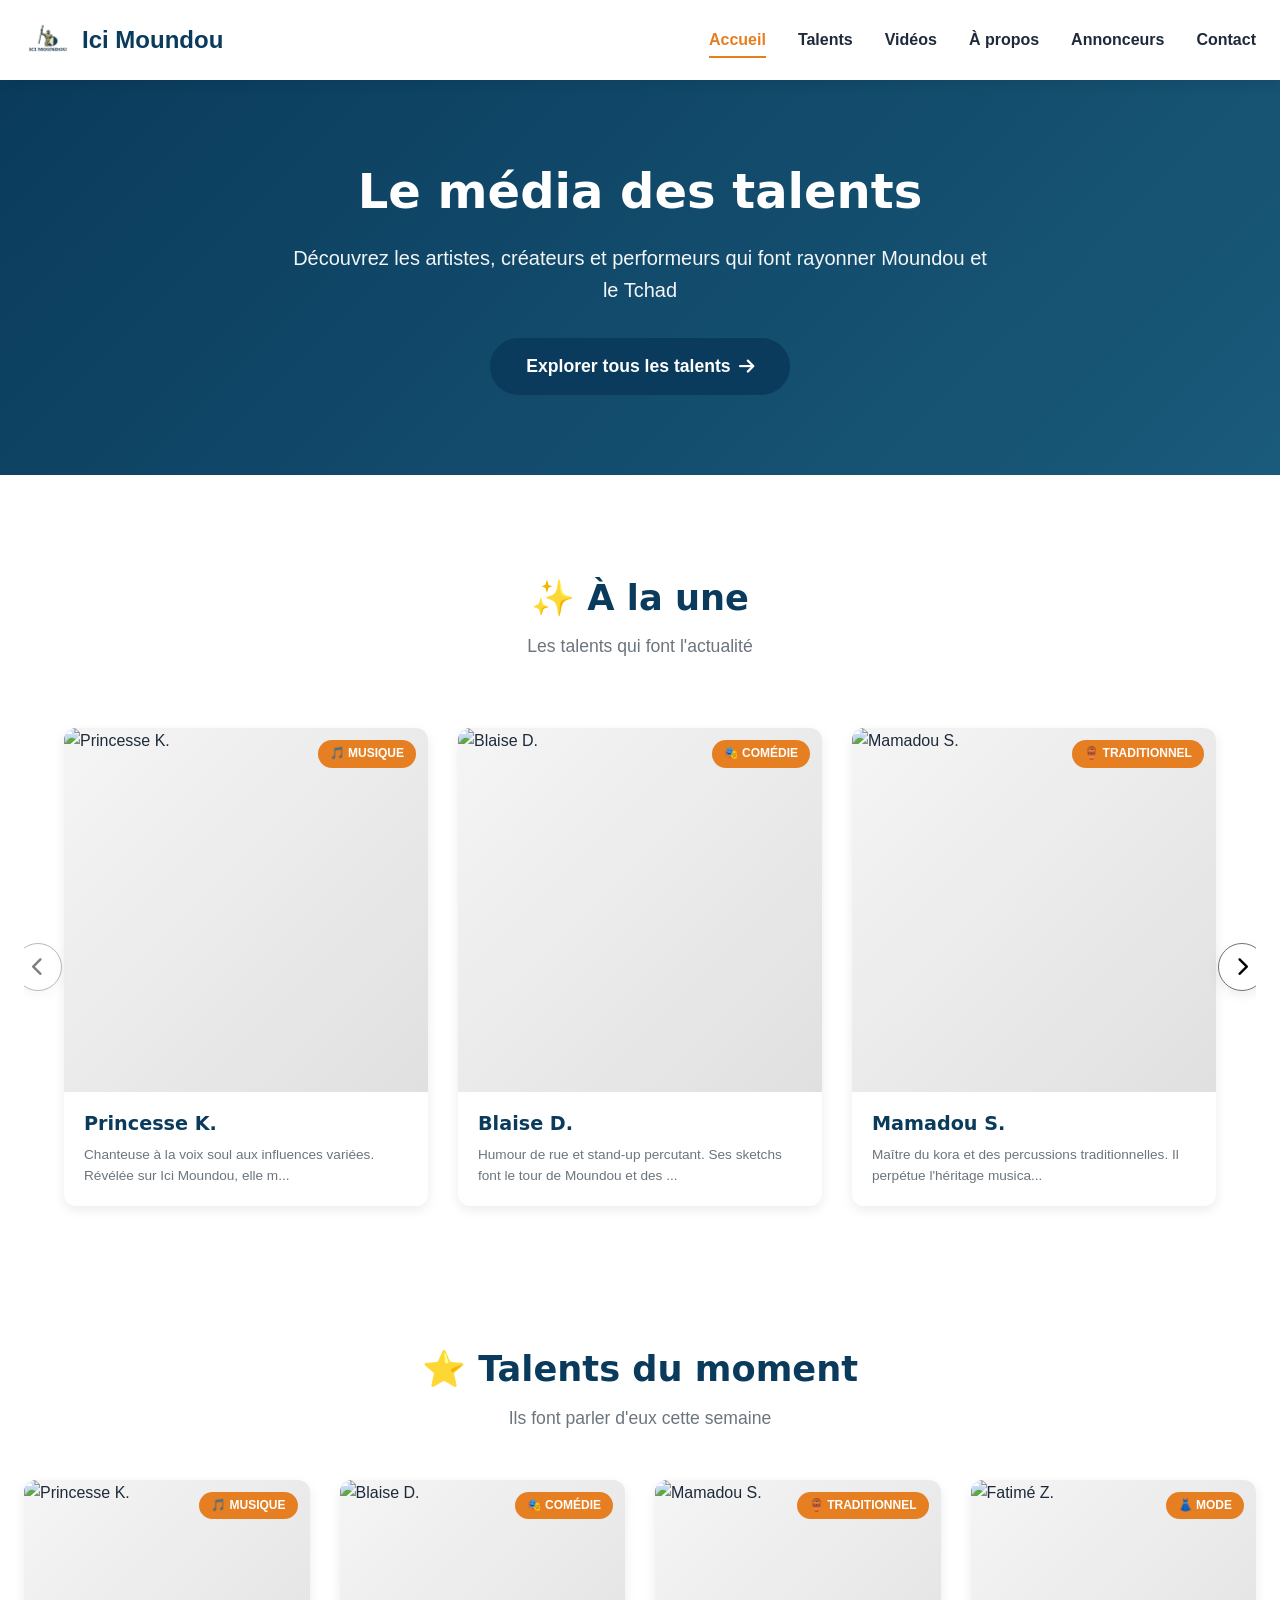
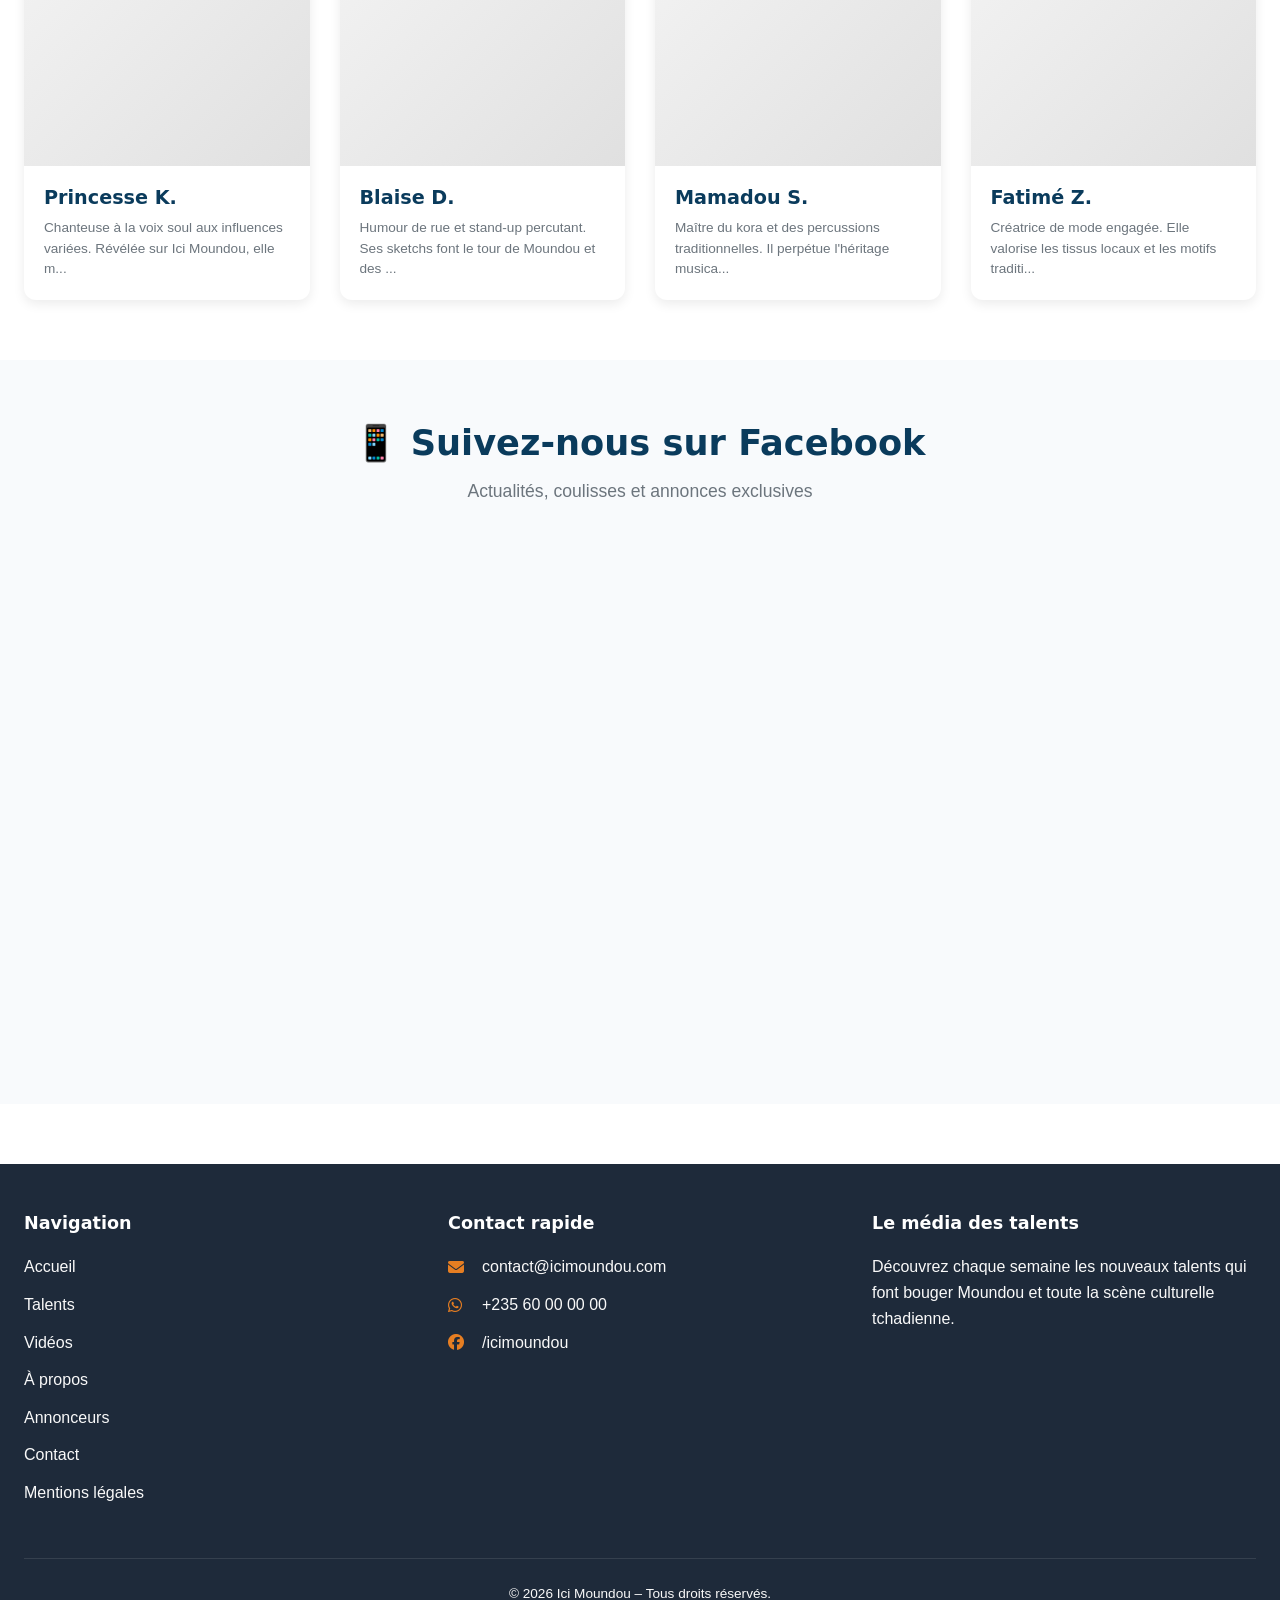
==== index.html @ 6d3a2861 "Add files via upload" ====
<!DOCTYPE html>
<html lang="fr">
<head>
    <meta charset="UTF-8">
    <meta name="viewport" content="width=device-width, initial-scale=1.0, viewport-fit=cover">
    <meta name="description" content="Ici Moundou – Le média des talents. Découvrez les artistes et talents de Moundou et du Tchad.">
    <title>Ici Moundou – Média des talents</title>
    
    <!-- FontAwesome CDN -->
    <link rel="stylesheet" href="https://cdnjs.cloudflare.com/ajax/libs/font-awesome/6.4.0/css/all.min.css">
    
    <!-- Facebook SDK v18+ -->
    <script async defer crossorigin="anonymous" src="https://connect.facebook.net/fr_FR/sdk.js#xfbml=1&version=v18.0"></script>
    
    <style>
        /* ==================== RESET & BASE ==================== */
        :root {
            --primary: #0A3B5C;
            --secondary: #E67E22;
            --accent: #F4A261;
            --dark: #1E2A3A;
            --light: #F9F9F9;
            --gray: #6C757D;
            --white: #FFFFFF;
            --shadow: 0 4px 12px rgba(0,0,0,0.08);
            --shadow-hover: 0 8px 24px rgba(0,0,0,0.12);
            --border-radius: 12px;
            --transition: all 0.3s ease;
        }

        * {
            margin: 0;
            padding: 0;
            box-sizing: border-box;
        }

        body {
            font-family: 'Segoe UI', Tahoma, Geneva, Verdana, sans-serif;
            color: var(--dark);
            background-color: var(--white);
            line-height: 1.6;
            overflow-x: hidden;
        }

        h1, h2, h3, h4, h5, h6 {
            font-family: 'Segoe UI', 'Montserrat', system-ui, sans-serif;
            font-weight: 700;
            line-height: 1.3;
        }

        .container {
            max-width: 1280px;
            margin: 0 auto;
            padding: 0 24px;
        }

        /* ==================== HEADER & NAVIGATION ==================== */
        .header {
            background: var(--white);
            box-shadow: var(--shadow);
            position: sticky;
            top: 0;
            z-index: 100;
        }

        .navbar {
            display: flex;
            justify-content: space-between;
            align-items: center;
            padding: 16px 0;
        }
        .logo{
            display: flex;
        }
        .logo img{
            margin-right: 10px;
        }

        .logo a {
            display: flex;
            align-items: center;
            gap: 12px;
            text-decoration: none;
        }

        .logo-img {
            height: 48px;
            width: 48px;
            background: linear-gradient(135deg, var(--primary), var(--secondary));
            border-radius: 50%;
            display: flex;
            align-items: center;
            justify-content: center;
            color: var(--white);
            font-weight: bold;
            font-size: 1.2rem;
        }

        .logo-text {
            font-size: 1.5rem;
            font-weight: 800;
            color: var(--primary);
        }

        .nav-menu {
            display: flex;
            list-style: none;
            gap: 32px;
        }

        .nav-menu a {
            text-decoration: none;
            color: var(--dark);
            font-weight: 600;
            transition: var(--transition);
            padding: 8px 0;
        }

        .nav-menu a:hover,
        .nav-menu a.active {
            color: var(--secondary);
            border-bottom: 2px solid var(--secondary);
        }

        .burger-menu {
            display: none;
            flex-direction: column;
            gap: 6px;
            background: none;
            border: none;
            cursor: pointer;
            padding: 8px;
        }

        .burger-line {
            width: 28px;
            height: 2px;
            background: var(--primary);
            transition: var(--transition);
        }

        /* ==================== BOUTONS ==================== */
        .btn {
            display: inline-flex;
            align-items: center;
            gap: 8px;
            padding: 12px 28px;
            border-radius: 40px;
            font-weight: 600;
            text-decoration: none;
            transition: var(--transition);
            cursor: pointer;
            border: none;
            font-family: inherit;
        }

        .btn-primary {
            background: var(--primary);
            color: var(--white);
        }

        .btn-primary:hover {
            background: var(--secondary);
            transform: translateY(-2px);
            box-shadow: var(--shadow-hover);
        }

        .btn-cta {
            font-size: 1.1rem;
            padding: 14px 36px;
        }

        /* ==================== HERO SECTION ==================== */
        .hero {
            background: linear-gradient(135deg, var(--primary) 0%, #1a5a7a 100%);
            color: var(--white);
            text-align: center;
            padding: 80px 24px;
            margin-bottom: 40px;
        }

        .hero h1 {
            font-size: 3rem;
            margin-bottom: 20px;
        }

        .hero-subtitle {
            font-size: 1.25rem;
            max-width: 700px;
            margin: 0 auto 32px;
            opacity: 0.95;
        }

        /* ==================== SECTIONS ==================== */
        .section {
            padding: 60px 0;
        }

        .section-header {
            text-align: center;
            margin-bottom: 48px;
        }

        .section-title {
            font-size: 2.2rem;
            color: var(--primary);
            margin-bottom: 12px;
        }

        .section-subtitle {
            color: var(--gray);
            font-size: 1.1rem;
        }

        /* ==================== SLIDER ==================== */
        .slider-container {
            position: relative;
            padding: 20px 40px;
            overflow: hidden;
        }

        .slider-track {
            display: flex;
            gap: 30px;
            transition: transform 0.4s ease-in-out;
        }

        .slider-btn {
            position: absolute;
            top: 50%;
            transform: translateY(-50%);
            width: 48px;
            height: 48px;
            background: var(--white);
            border: 1px solid var(--gray);
            border-radius: 50%;
            cursor: pointer;
            display: flex;
            align-items: center;
            justify-content: center;
            transition: var(--transition);
            z-index: 10;
            box-shadow: var(--shadow);
            font-size: 1.2rem;
        }

        .slider-btn:hover {
            background: var(--secondary);
            border-color: var(--secondary);
            color: var(--white);
        }

        .prev-btn {
            left: -10px;
        }

        .next-btn {
            right: -10px;
        }

        /* ==================== CARTES TALENT ==================== */
        .talents-grid {
            display: grid;
            grid-template-columns: repeat(4, 1fr);
            gap: 30px;
        }

        .talent-card {
            background: var(--white);
            border-radius: var(--border-radius);
            overflow: hidden;
            box-shadow: var(--shadow);
            transition: var(--transition);
        }

        .talent-card:hover {
            transform: translateY(-6px);
            box-shadow: var(--shadow-hover);
        }

        .talent-card-inner {
            cursor: pointer;
        }

        .talent-img-wrapper {
            position: relative;
            overflow: hidden;
            aspect-ratio: 1 / 1;
            background: linear-gradient(135deg, #f5f5f5, #e0e0e0);
        }

        .talent-img {
            width: 100%;
            height: 100%;
            object-fit: cover;
            transition: transform 0.4s;
        }

        .talent-card:hover .talent-img {
            transform: scale(1.05);
        }

        .talent-category-badge {
            position: absolute;
            top: 12px;
            right: 12px;
            background: var(--secondary);
            color: var(--white);
            padding: 4px 12px;
            border-radius: 20px;
            font-size: 0.75rem;
            font-weight: 600;
            text-transform: uppercase;
            backdrop-filter: blur(4px);
        }

        .talent-info {
            padding: 20px;
        }

        .talent-name {
            font-size: 1.2rem;
            margin-bottom: 8px;
            color: var(--primary);
        }

        .talent-bio {
            font-size: 0.85rem;
            color: var(--gray);
            line-height: 1.5;
        }

        .slider-track .talent-card {
            flex: 0 0 calc(33.333% - 20px);
            min-width: calc(33.333% - 20px);
        }

        /* ==================== FACEBOOK SECTION ==================== */
        .facebook-section {
            background: #f8fafc;
        }

        .facebook-wrapper {
            display: flex;
            justify-content: center;
            padding: 20px 0;
        }

        .fb-page-container {
            max-width: 100%;
            overflow-x: auto;
            display: flex;
            justify-content: center;
            min-height: 450px;
        }

        /* ==================== FOOTER ==================== */
        .footer {
            background: var(--dark);
            color: var(--light);
            padding: 48px 0 24px;
            margin-top: 60px;
        }

        .footer-grid {
            display: grid;
            grid-template-columns: repeat(3, 1fr);
            gap: 40px;
            margin-bottom: 40px;
        }

        .footer-col h4 {
            color: var(--white);
            margin-bottom: 20px;
            font-size: 1.1rem;
        }

        .footer-col ul {
            list-style: none;
        }

        .footer-col ul li {
            margin-bottom: 12px;
        }

        .footer-col a {
            color: var(--light);
            text-decoration: none;
            transition: var(--transition);
        }

        .footer-col a:hover {
            color: var(--secondary);
        }

        .contact-info li {
            display: flex;
            align-items: center;
            gap: 10px;
        }

        .contact-info i {
            width: 24px;
            color: var(--secondary);
        }

        .copyright {
            text-align: center;
            padding-top: 24px;
            border-top: 1px solid rgba(255,255,255,0.1);
            font-size: 0.85rem;
        }

        /* ==================== MODALE VIDEO ==================== */
        .modal {
            display: none;
            position: fixed;
            top: 0;
            left: 0;
            width: 100%;
            height: 100%;
            background: rgba(0, 0, 0, 0.9);
            z-index: 1000;
            justify-content: center;
            align-items: center;
        }

        .modal.active {
            display: flex;
        }

        .modal-content {
            position: relative;
            width: 90%;
            max-width: 960px;
            background: #000;
            border-radius: 16px;
            overflow: hidden;
        }

        .modal-video-container {
            aspect-ratio: 16 / 9;
            width: 100%;
        }

        .modal-video-container iframe,
        .modal-video-container video {
            width: 100%;
            height: 100%;
            border: none;
        }

        .modal-close {
            position: absolute;
            top: -40px;
            right: 0;
            background: var(--secondary);
            color: var(--white);
            border: none;
            width: 40px;
            height: 40px;
            border-radius: 50%;
            font-size: 28px;
            cursor: pointer;
            display: flex;
            align-items: center;
            justify-content: center;
            transition: var(--transition);
        }

        .modal-close:hover {
            background: var(--primary);
            transform: scale(1.1);
        }

        .loading-spinner {
            text-align: center;
            padding: 40px;
            color: var(--gray);
        }

        /* ==================== RESPONSIVE ==================== */
        @media (max-width: 1024px) {
            .talents-grid {
                grid-template-columns: repeat(3, 1fr);
            }
            .slider-track .talent-card {
                flex: 0 0 calc(50% - 15px);
                min-width: calc(50% - 15px);
            }
        }

        @media (max-width: 768px) {
            .container {
                padding: 0 20px;
            }
            .hero h1 {
                font-size: 2.2rem;
            }
            .burger-menu {
                display: flex;
            }
            .nav-menu {
                display: none;
                position: absolute;
                top: 80px;
                left: 0;
                right: 0;
                background: var(--white);
                flex-direction: column;
                padding: 20px;
                gap: 16px;
                box-shadow: var(--shadow);
                text-align: center;
            }
            .nav-menu.active {
                display: flex;
            }
            .talents-grid {
                grid-template-columns: repeat(2, 1fr);
                gap: 20px;
            }
            .footer-grid {
                grid-template-columns: 1fr;
                text-align: center;
            }
            .contact-info li {
                justify-content: center;
            }
            .slider-container {
                padding: 20px 30px;
            }
            .slider-track .talent-card {
                flex: 0 0 100%;
                min-width: 100%;
            }
            .slider-btn {
                width: 40px;
                height: 40px;
            }
            .prev-btn {
                left: -5px;
            }
            .next-btn {
                right: -5px;
            }
        }

        @media (max-width: 480px) {
            .talents-grid {
                grid-template-columns: 1fr;
            }
            .section-title {
                font-size: 1.6rem;
            }
            .hero {
                padding: 50px 20px;
            }
        }
    </style>
</head>
<body>

    <header class="header">
        <div class="container">
            <nav class="navbar">
                <div class="logo">
                    <a href="assets/images/logo.png" class="img">
                        <img src="assets/images/logo.png" alt="Ici Moundou" class="logo-img">
                    </a>
                    <a href="index.html">
                        <span class="logo-text">Ici Moundou</span>
                    </a>
                </div>
                
                <button class="burger-menu" id="burgerBtn" aria-label="Menu">
                    <span class="burger-line"></span>
                    <span class="burger-line"></span>
                    <span class="burger-line"></span>
                </button>
                
                <ul class="nav-menu" id="navMenu">
                    <li><a href="index.html" class="active">Accueil</a></li>
                    <li><a href="talents.html">Talents</a></li>
                    <li><a href="videos.html">Vidéos</a></li>
                    <li><a href="apropos.html">À propos</a></li>
                    <li><a href="annonceurs.html">Annonceurs</a></li>
                    <li><a href="contact.html">Contact</a></li>
                </ul>
            </nav>
        </div>
    </header>

    <main>
        <section class="hero">
            <div class="container">
                <h1>Le média des talents</h1>
                <p class="hero-subtitle">Découvrez les artistes, créateurs et performeurs qui font rayonner Moundou et le Tchad</p>
                <a href="talents.html" class="btn btn-primary btn-cta">Explorer tous les talents <i class="fas fa-arrow-right"></i></a>
            </div>
        </section>

        <section class="section slider-section">
            <div class="container">
                <div class="section-header">
                    <h2 class="section-title">✨ À la une</h2>
                    <p class="section-subtitle">Les talents qui font l'actualité</p>
                </div>
                
                <div class="slider-container">
                    <button class="slider-btn prev-btn" id="prevSlide" aria-label="Précédent">
                        <i class="fas fa-chevron-left"></i>
                    </button>
                    
                    <div class="slider-track" id="sliderTrack">
                        <div class="loading-spinner"><i class="fas fa-spinner fa-spin"></i> Chargement...</div>
                    </div>
                    
                    <button class="slider-btn next-btn" id="nextSlide" aria-label="Suivant">
                        <i class="fas fa-chevron-right"></i>
                    </button>
                </div>
            </div>
        </section>

        <section class="section talents-moment-section">
            <div class="container">
                <div class="section-header">
                    <h2 class="section-title">⭐ Talents du moment</h2>
                    <p class="section-subtitle">Ils font parler d'eux cette semaine</p>
                </div>
                
                <div class="talents-grid" id="talentsMomentGrid">
                    <div class="loading-spinner"><i class="fas fa-spinner fa-spin"></i> Chargement...</div>
                </div>
            </div>
        </section>

        <section class="section facebook-section">
            <div class="container">
                <div class="section-header">
                    <h2 class="section-title">📱 Suivez-nous sur Facebook</h2>
                    <p class="section-subtitle">Actualités, coulisses et annonces exclusives</p>
                </div>
                
                <div class="facebook-wrapper">
                    <div class="fb-page-container">
                        <div class="fb-page" 
                             data-href="https://www.facebook.com/icimoundou" 
                             data-tabs="timeline" 
                             data-width="500" 
                             data-height="450" 
                             data-small-header="false" 
                             data-adapt-container-width="true" 
                             data-hide-cover="false" 
                             data-show-facepile="true">
                        </div>
                    </div>
                </div>
            </div>
        </section>
    </main>

    <footer class="footer">
        <div class="container">
            <div class="footer-grid">
                <div class="footer-col">
                    <h4>Navigation</h4>
                    <ul>
                        <li><a href="index.html">Accueil</a></li>
                        <li><a href="talents.html">Talents</a></li>
                        <li><a href="videos.html">Vidéos</a></li>
                        <li><a href="apropos.html">À propos</a></li>
                        <li><a href="annonceurs.html">Annonceurs</a></li>
                        <li><a href="contact.html">Contact</a></li>
                        <li><a href="mentions.html">Mentions légales</a></li>
                    </ul>
                </div>
                
                <div class="footer-col">
                    <h4>Contact rapide</h4>
                    <ul class="contact-info">
                        <li><i class="fas fa-envelope"></i> <a href="mailto:contact@icimoundou.com">contact@icimoundou.com</a></li>
                        <li><i class="fab fa-whatsapp"></i> <a href="https://wa.me/23560000000" target="_blank">+235 60 00 00 00</a></li>
                        <li><i class="fab fa-facebook"></i> <a href="https://facebook.com/icimoundou" target="_blank">/icimoundou</a></li>
                    </ul>
                </div>
                
                <div class="footer-col">
                    <h4>Le média des talents</h4>
                    <p>Découvrez chaque semaine les nouveaux talents qui font bouger Moundou et toute la scène culturelle tchadienne.</p>
                </div>
            </div>
            
            <div class="copyright">
                <p>&copy; 2026 Ici Moundou – Tous droits réservés.</p>
            </div>
        </div>
    </footer>

    <div id="videoModal" class="modal">
        <div class="modal-content">
            <button class="modal-close" id="closeModalBtn">&times;</button>
            <div class="modal-video-container" id="modalVideoContainer"></div>
        </div>
    </div>

    <script>
        // ==================== DONNÉES AVEC VRAIS MÉDIAS ====================
        const talentsData = [
            {
                id: 1,
                nom: "Princesse K.",
                categorie: "musique",
                bio: "Chanteuse à la voix soul aux influences variées. Révélée sur Ici Moundou, elle mêle les rythmes traditionnels tchadiens à la soul moderne. Son énergie sur scène est inoubliable.",
                photo: "https://images.unsplash.com/photo-1516450360452-9312f5e86fc7?w=600&h=600&fit=crop",
                videoUrl: "https://www.youtube.com/embed/7J9kx2PvK5M?autoplay=1",
                videoType: "youtube"
            },
            {
                id: 2,
                nom: "Blaise D.",
                categorie: "comedie",
                bio: "Humour de rue et stand-up percutant. Ses sketchs font le tour de Moundou et des réseaux sociaux. Artiste complet, il sait captiver toutes les générations.",
                photo: "https://images.unsplash.com/photo-1543269865-cbf427effbad?w=600&h=600&fit=crop",
                videoUrl: "https://www.youtube.com/embed/AHl6x_5nFc4?autoplay=1",
                videoType: "youtube"
            },
            {
                id: 3,
                nom: "Mamadou S.",
                categorie: "traditionnel",
                bio: "Maître du kora et des percussions traditionnelles. Il perpétue l'héritage musical mandingue avec une touche contemporaine. Artiste reconnu dans toute l'Afrique de l'Ouest.",
                photo: "https://images.unsplash.com/photo-1519892300165-cb5542fb47c7?w=600&h=600&fit=crop",
                videoUrl: "https://www.youtube.com/embed/4D33QfUD9N4?autoplay=1",
                videoType: "youtube"
            },
            {
                id: 4,
                nom: "Fatimé Z.",
                categorie: "mode",
                bio: "Créatrice de mode engagée. Elle valorise les tissus locaux et les motifs traditionnels tchadiens dans ses collections. Présentée à la Fashion Week de Douala.",
                photo: "https://images.unsplash.com/photo-1539109136881-3be0616acf4b?w=600&h=600&fit=crop",
                videoUrl: "https://www.youtube.com/embed/xGRxZ6wOhaM?autoplay=1",
                videoType: "youtube"
            },
            {
                id: 5,
                nom: "Junior L.",
                categorie: "art",
                bio: "Peintre et sculpteur contemporain. Ses œuvres interrogent l'identité tchadienne moderne et la place de la jeunesse. Exposé à N'Djaména, Paris et Bruxelles.",
                photo: "https://images.unsplash.com/photo-1518834107812-67b0b7c58434?w=600&h=600&fit=crop",
                videoUrl: "https://www.youtube.com/embed/M7FIvfx5J10?autoplay=1",
                videoType: "youtube"
            },
            {
                id: 6,
                nom: "Clarisse N.",
                categorie: "musique",
                bio: "Auteure-compositrice-interprète. Ses textes engagés parlent d'amour, de résilience et d'espoir. Son album 'Racines' a été salué par la critique.",
                photo: "https://images.unsplash.com/photo-1507525428034-b723cf961d3e?w=600&h=600&fit=crop",
                videoUrl: "https://www.youtube.com/embed/LXb3EKWsInQ?autoplay=1",
                videoType: "youtube"
            },
            {
                id: 7,
                nom: "Romain T.",
                categorie: "comedie",
                bio: "Stand-up performer et comédien. Il a fait rire les plus grandes scènes de N'Djaména, Douala et Abidjan. Son one-man-show 'Tchad Attitude' cartonne.",
                photo: "https://images.unsplash.com/photo-1522529599102-193c0d76b0b6?w=600&h=600&fit=crop",
                videoUrl: "https://www.youtube.com/embed/9bZkp7q19f0?autoplay=1",
                videoType: "youtube"
            },
            {
                id: 8,
                nom: "Aïcha D.",
                categorie: "traditionnel",
                bio: "Danseuse traditionnelle et chorégraphe. Elle enseigne et transmet les danses du Sud du Tchad. Fondatrice de l'école 'Danse et Traditions'.",
                photo: "https://images.unsplash.com/photo-1508700115892-45ecd05ae2ad?w=600&h=600&fit=crop",
                videoUrl: "https://www.youtube.com/embed/5qap5aO4i9A?autoplay=1",
                videoType: "youtube"
            },
            {
                id: 9,
                nom: "Kader M.",
                categorie: "musique",
                bio: "Producteur et beatmaker. Il mélange les sonorités traditionnelles tchadiennes avec le hip-hop et l'électro.",
                photo: "https://images.unsplash.com/photo-1511379938547-c1f69419868d?w=600&h=600&fit=crop",
                videoUrl: "https://www.youtube.com/embed/JHxrJ0zD3LM?autoplay=1",
                videoType: "youtube"
            },
            {
                id: 10,
                nom: "Nadège P.",
                categorie: "mode",
                bio: "Styliste et modéliste. Ses créations mêlent pagne traditionnel et coupes modernes. Elle habille les célébrités locales.",
                photo: "https://images.unsplash.com/photo-1483985988355-763728e1935b?w=600&h=600&fit=crop",
                videoUrl: "https://www.youtube.com/embed/6y0J2lZnMvA?autoplay=1",
                videoType: "youtube"
            }
        ];

        // ==================== VARIABLES ====================
        let currentIndex = 0;
        const VISIBLE_COUNT = 3;

        const sliderTrack = document.getElementById('sliderTrack');
        const prevBtn = document.getElementById('prevSlide');
        const nextBtn = document.getElementById('nextSlide');
        const talentsMomentGrid = document.getElementById('talentsMomentGrid');

        // ==================== UTILITAIRES ====================
        function escapeHtml(str) {
            if (!str) return '';
            const div = document.createElement('div');
            div.textContent = str;
            return div.innerHTML;
        }

        function getCategoryLabel(categorie) {
            const labels = {
                'musique': '🎵 Musique',
                'comedie': '🎭 Comédie',
                'art': '🎨 Art',
                'traditionnel': '🏺 Traditionnel',
                'mode': '👗 Mode'
            };
            return labels[categorie] || categorie;
        }

        // ==================== CRÉATION CARTE ====================
        function createTalentCard(talent) {
            const card = document.createElement('div');
            card.className = 'talent-card';
            
            card.innerHTML = `
                <div class="talent-card-inner">
                    <div class="talent-img-wrapper">
                        <img src="${talent.photo}" alt="${escapeHtml(talent.nom)}" class="talent-img" loading="lazy">
                        <span class="talent-category-badge">${getCategoryLabel(talent.categorie)}</span>
                    </div>
                    <div class="talent-info">
                        <h3 class="talent-name">${escapeHtml(talent.nom)}</h3>
                        <p class="talent-bio">${escapeHtml(talent.bio.substring(0, 80))}${talent.bio.length > 80 ? '...' : ''}</p>
                    </div>
                </div>
            `;
            
            card.querySelector('.talent-card-inner').addEventListener('click', () => {
                openVideoModal(talent.videoUrl, talent.videoType);
            });
            
            return card;
        }

        // ==================== MODALE VIDÉO ====================
        function openVideoModal(videoUrl, videoType) {
            const modal = document.getElementById('videoModal');
            const container = document.getElementById('modalVideoContainer');
            
            if (!modal || !container) return;
            
            let embedHtml = '';
            if (videoType === 'youtube') {
                embedHtml = `<iframe src="${videoUrl}" frameborder="0" allow="autoplay; encrypted-media" allowfullscreen></iframe>`;
            } else {
                embedHtml = `<iframe src="${videoUrl}" frameborder="0" allow="autoplay; encrypted-media" allowfullscreen></iframe>`;
            }
            
            container.innerHTML = embedHtml;
            modal.classList.add('active');
            document.body.style.overflow = 'hidden';
        }

        function closeVideoModal() {
            const modal = document.getElementById('videoModal');
            const container = document.getElementById('modalVideoContainer');
            if (modal) {
                modal.classList.remove('active');
                document.body.style.overflow = '';
                if (container) container.innerHTML = '';
            }
        }

        // ==================== SLIDER ====================
        function renderSlider() {
            if (!sliderTrack) return;
            
            const visibleTalents = talentsData.slice(currentIndex, currentIndex + VISIBLE_COUNT);
            sliderTrack.innerHTML = '';
            
            visibleTalents.forEach(talent => {
                sliderTrack.appendChild(createTalentCard(talent));
            });
            
            if (prevBtn) prevBtn.style.opacity = currentIndex === 0 ? '0.5' : '1';
            if (nextBtn) nextBtn.style.opacity = (currentIndex + VISIBLE_COUNT >= talentsData.length) ? '0.5' : '1';
        }

        function nextSlide() {
            if (currentIndex + VISIBLE_COUNT < talentsData.length) {
                currentIndex++;
                renderSlider();
            } else if (talentsData.length > VISIBLE_COUNT) {
                currentIndex = 0;
                renderSlider();
            }
        }

        function prevSlide() {
            if (currentIndex > 0) {
                currentIndex--;
                renderSlider();
            } else if (talentsData.length > VISIBLE_COUNT) {
                currentIndex = talentsData.length - VISIBLE_COUNT;
                renderSlider();
            }
        }

        // ==================== TALENTS DU MOMENT ====================
        function renderTalentsMoment() {
            if (!talentsMomentGrid) return;
            
            const firstFour = talentsData.slice(0, 4);
            talentsMomentGrid.innerHTML = '';
            
            firstFour.forEach(talent => {
                talentsMomentGrid.appendChild(createTalentCard(talent));
            });
        }

        // ==================== MENU BURGER ====================
        function initBurgerMenu() {
            const burger = document.getElementById('burgerBtn');
            const menu = document.getElementById('navMenu');
            
            if (burger && menu) {
                burger.addEventListener('click', () => {
                    menu.classList.toggle('active');
                    const lines = burger.querySelectorAll('.burger-line');
                    if (menu.classList.contains('active')) {
                        lines[0].style.transform = 'rotate(45deg) translate(5px, 5px)';
                        lines[1].style.opacity = '0';
                        lines[2].style.transform = 'rotate(-45deg) translate(7px, -6px)';
                    } else {
                        lines[0].style.transform = 'none';
                        lines[1].style.opacity = '1';
                        lines[2].style.transform = 'none';
                    }
                });
            }
        }

        // ==================== INITIALISATION ====================
        document.addEventListener('DOMContentLoaded', () => {
            renderSlider();
            renderTalentsMoment();
            initBurgerMenu();
            
            if (prevBtn) prevBtn.addEventListener('click', prevSlide);
            if (nextBtn) nextBtn.addEventListener('click', nextSlide);
            
            const modal = document.getElementById('videoModal');
            const closeBtn = document.getElementById('closeModalBtn');
            
            if (closeBtn) closeBtn.addEventListener('click', closeVideoModal);
            if (modal) {
                modal.addEventListener('click', (e) => {
                    if (e.target === modal) closeVideoModal();
                });
            }
            
            document.addEventListener('keydown', (e) => {
                if (e.key === 'Escape' && modal && modal.classList.contains('active')) {
                    closeVideoModal();
                }
            });
        });
    </script>
</body>
</html>
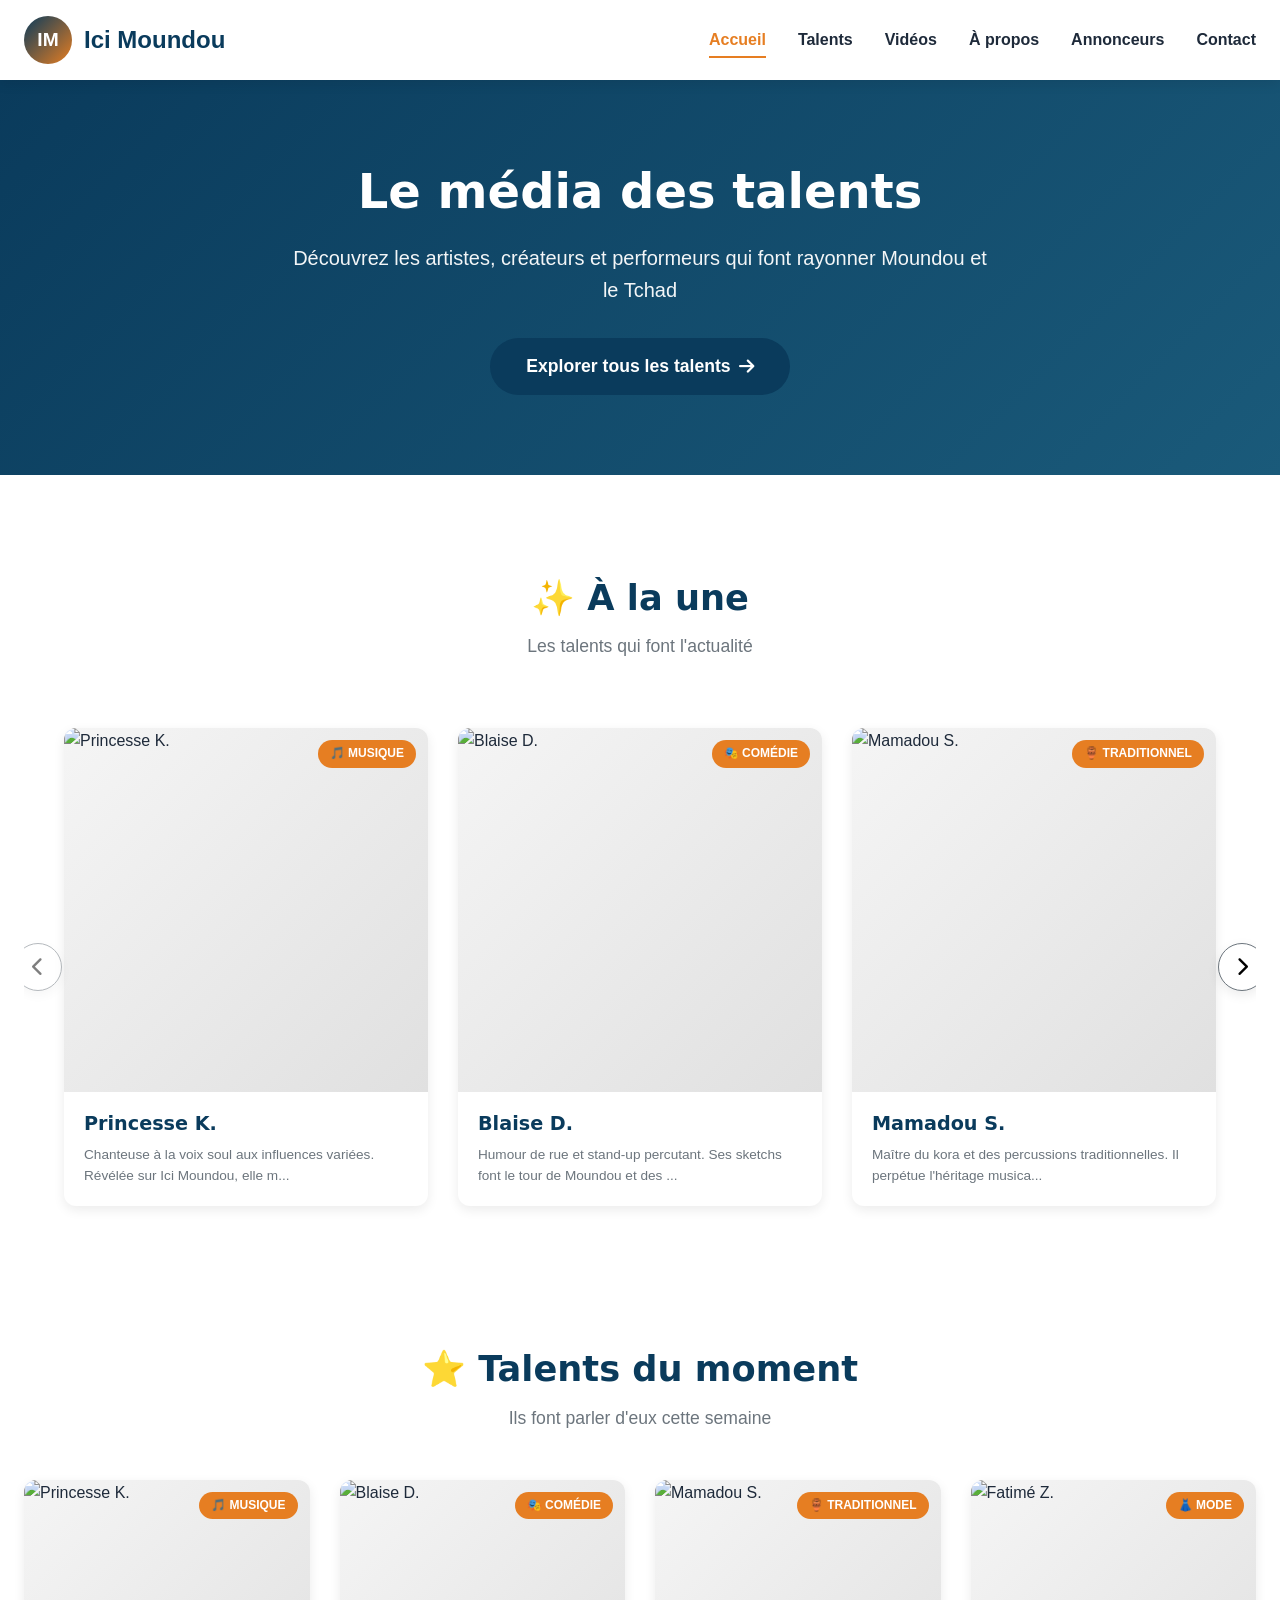
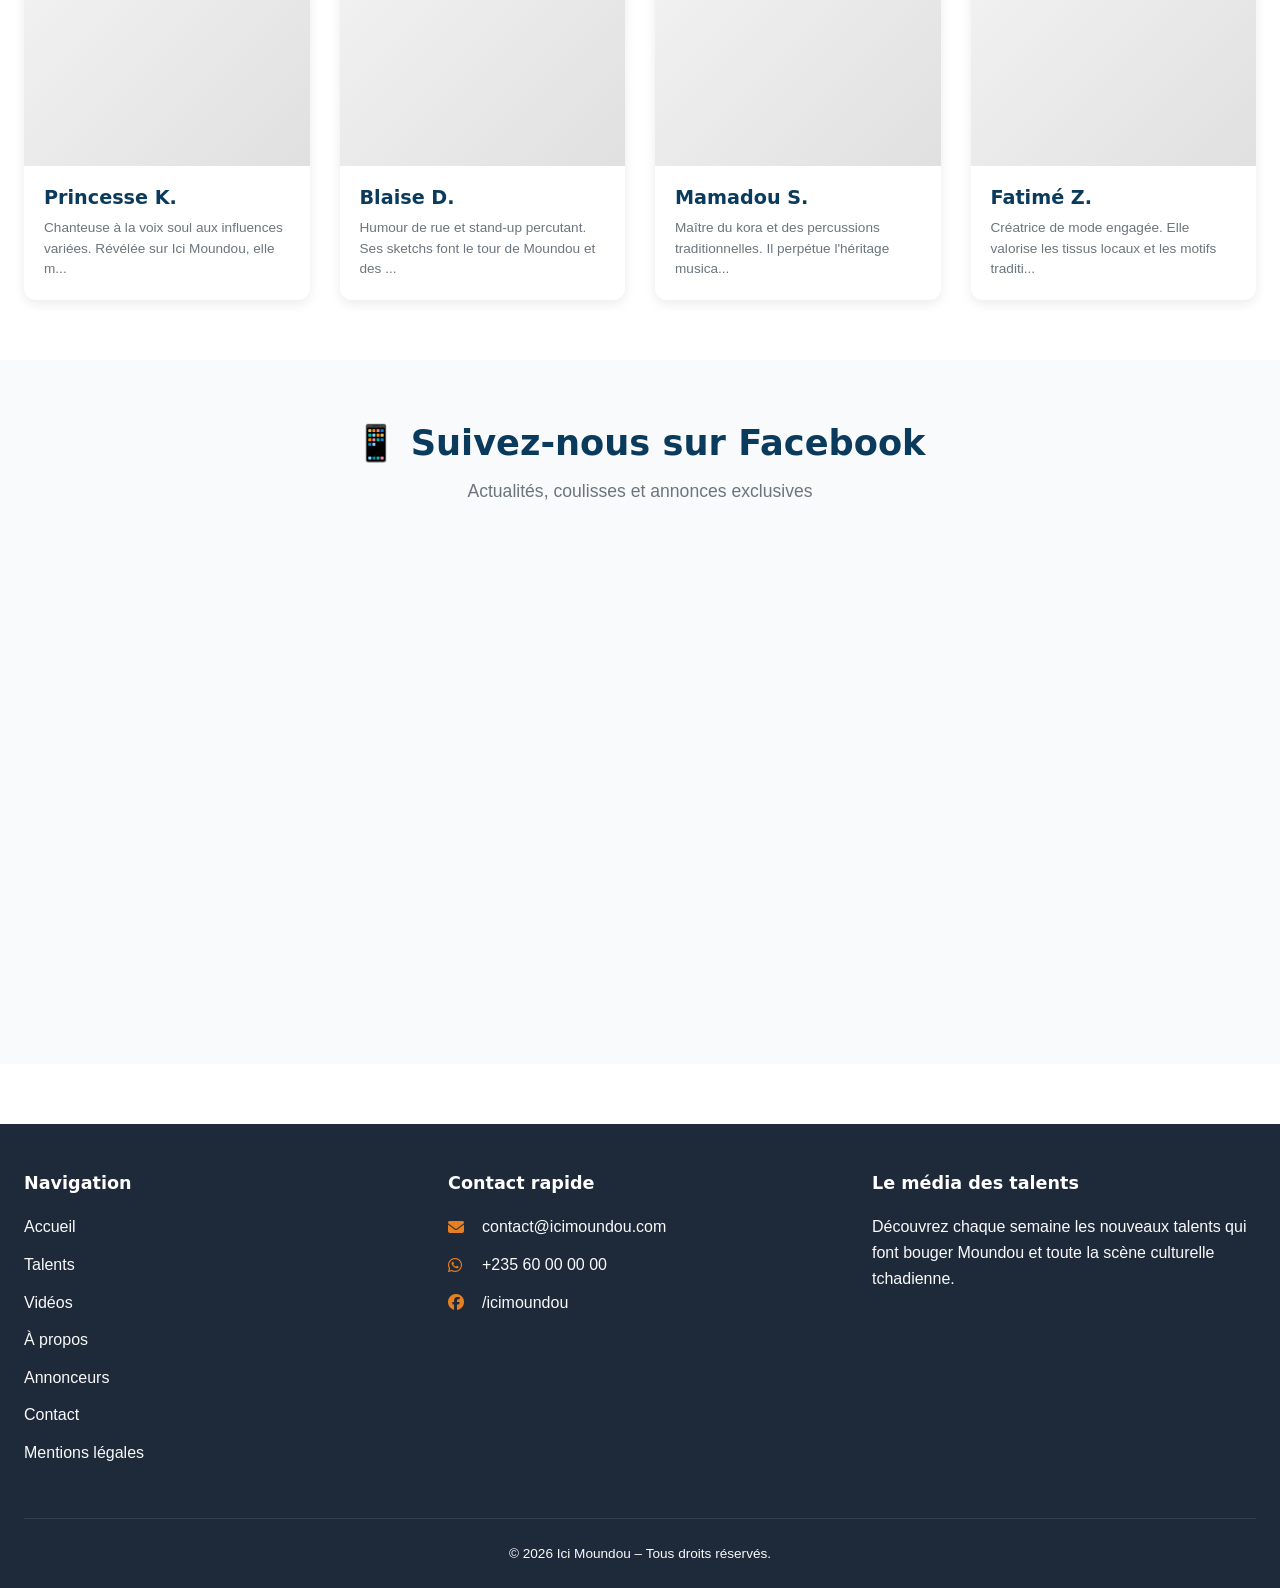
==== commit d6ca4f7f: "Update index.html" ====
--- a/index.html
+++ b/index.html
@@ -8,9 +8,6 @@
     
     <!-- FontAwesome CDN -->
     <link rel="stylesheet" href="https://cdnjs.cloudflare.com/ajax/libs/font-awesome/6.4.0/css/all.min.css">
-    
-    <!-- Facebook SDK v18+ -->
-    <script async defer crossorigin="anonymous" src="https://connect.facebook.net/fr_FR/sdk.js#xfbml=1&version=v18.0"></script>
     
     <style>
         /* ==================== RESET & BASE ==================== */
@@ -43,7 +40,7 @@
         }
 
         h1, h2, h3, h4, h5, h6 {
-            font-family: 'Segoe UI', 'Montserrat', system-ui, sans-serif;
+            font-family: 'Segoe UI', system-ui, sans-serif;
             font-weight: 700;
             line-height: 1.3;
         }
@@ -68,12 +65,6 @@
             justify-content: space-between;
             align-items: center;
             padding: 16px 0;
-        }
-        .logo{
-            display: flex;
-        }
-        .logo img{
-            margin-right: 10px;
         }
 
         .logo a {
@@ -344,14 +335,44 @@
             display: flex;
             justify-content: center;
             padding: 20px 0;
+            min-height: 450px;
         }
 
         .fb-page-container {
-            max-width: 100%;
-            overflow-x: auto;
+            width: 100%;
+            max-width: 500px;
             display: flex;
             justify-content: center;
-            min-height: 450px;
+        }
+
+        .fb-page-fallback {
+            text-align: center;
+            padding: 60px 20px;
+            background: white;
+            border-radius: 16px;
+            box-shadow: var(--shadow);
+        }
+
+        .fb-page-fallback i {
+            font-size: 48px;
+            color: var(--secondary);
+            margin-bottom: 16px;
+        }
+
+        .fb-page-fallback p {
+            margin-bottom: 16px;
+            color: var(--gray);
+        }
+
+        .btn-fb {
+            background: #1877f2;
+            color: white;
+            padding: 10px 24px;
+            border-radius: 8px;
+            text-decoration: none;
+            display: inline-flex;
+            align-items: center;
+            gap: 10px;
         }
 
         /* ==================== FOOTER ==================== */
@@ -565,10 +586,8 @@
         <div class="container">
             <nav class="navbar">
                 <div class="logo">
-                    <a href="assets/images/logo.png" class="img">
-                        <img src="assets/images/logo.png" alt="Ici Moundou" class="logo-img">
-                    </a>
                     <a href="index.html">
+                        <div class="logo-img">IM</div>
                         <span class="logo-text">Ici Moundou</span>
                     </a>
                 </div>
@@ -643,7 +662,7 @@
                     <p class="section-subtitle">Actualités, coulisses et annonces exclusives</p>
                 </div>
                 
-                <div class="facebook-wrapper">
+                <div class="facebook-wrapper" id="facebookWrapper">
                     <div class="fb-page-container">
                         <div class="fb-page" 
                              data-href="https://www.facebook.com/icimoundou" 
@@ -653,7 +672,8 @@
                              data-small-header="false" 
                              data-adapt-container-width="true" 
                              data-hide-cover="false" 
-                             data-show-facepile="true">
+                             data-show-facepile="true"
+                             data-lazy="true">
                         </div>
                     </div>
                 </div>
@@ -706,13 +726,13 @@
     </div>
 
     <script>
-        // ==================== DONNÉES AVEC VRAIS MÉDIAS ====================
+        // ==================== DONNÉES TALENTS ====================
         const talentsData = [
             {
                 id: 1,
                 nom: "Princesse K.",
                 categorie: "musique",
-                bio: "Chanteuse à la voix soul aux influences variées. Révélée sur Ici Moundou, elle mêle les rythmes traditionnels tchadiens à la soul moderne. Son énergie sur scène est inoubliable.",
+                bio: "Chanteuse à la voix soul aux influences variées. Révélée sur Ici Moundou, elle mêle les rythmes traditionnels tchadiens à la soul moderne.",
                 photo: "https://images.unsplash.com/photo-1516450360452-9312f5e86fc7?w=600&h=600&fit=crop",
                 videoUrl: "https://www.youtube.com/embed/7J9kx2PvK5M?autoplay=1",
                 videoType: "youtube"
@@ -721,7 +741,7 @@
                 id: 2,
                 nom: "Blaise D.",
                 categorie: "comedie",
-                bio: "Humour de rue et stand-up percutant. Ses sketchs font le tour de Moundou et des réseaux sociaux. Artiste complet, il sait captiver toutes les générations.",
+                bio: "Humour de rue et stand-up percutant. Ses sketchs font le tour de Moundou et des réseaux sociaux.",
                 photo: "https://images.unsplash.com/photo-1543269865-cbf427effbad?w=600&h=600&fit=crop",
                 videoUrl: "https://www.youtube.com/embed/AHl6x_5nFc4?autoplay=1",
                 videoType: "youtube"
@@ -730,7 +750,7 @@
                 id: 3,
                 nom: "Mamadou S.",
                 categorie: "traditionnel",
-                bio: "Maître du kora et des percussions traditionnelles. Il perpétue l'héritage musical mandingue avec une touche contemporaine. Artiste reconnu dans toute l'Afrique de l'Ouest.",
+                bio: "Maître du kora et des percussions traditionnelles. Il perpétue l'héritage musical mandingue.",
                 photo: "https://images.unsplash.com/photo-1519892300165-cb5542fb47c7?w=600&h=600&fit=crop",
                 videoUrl: "https://www.youtube.com/embed/4D33QfUD9N4?autoplay=1",
                 videoType: "youtube"
@@ -739,7 +759,7 @@
                 id: 4,
                 nom: "Fatimé Z.",
                 categorie: "mode",
-                bio: "Créatrice de mode engagée. Elle valorise les tissus locaux et les motifs traditionnels tchadiens dans ses collections. Présentée à la Fashion Week de Douala.",
+                bio: "Créatrice de mode engagée. Elle valorise les tissus locaux et les motifs traditionnels tchadiens.",
                 photo: "https://images.unsplash.com/photo-1539109136881-3be0616acf4b?w=600&h=600&fit=crop",
                 videoUrl: "https://www.youtube.com/embed/xGRxZ6wOhaM?autoplay=1",
                 videoType: "youtube"
@@ -748,7 +768,7 @@
                 id: 5,
                 nom: "Junior L.",
                 categorie: "art",
-                bio: "Peintre et sculpteur contemporain. Ses œuvres interrogent l'identité tchadienne moderne et la place de la jeunesse. Exposé à N'Djaména, Paris et Bruxelles.",
+                bio: "Peintre et sculpteur contemporain. Ses œuvres interrogent l'identité tchadienne moderne.",
                 photo: "https://images.unsplash.com/photo-1518834107812-67b0b7c58434?w=600&h=600&fit=crop",
                 videoUrl: "https://www.youtube.com/embed/M7FIvfx5J10?autoplay=1",
                 videoType: "youtube"
@@ -757,7 +777,7 @@
                 id: 6,
                 nom: "Clarisse N.",
                 categorie: "musique",
-                bio: "Auteure-compositrice-interprète. Ses textes engagés parlent d'amour, de résilience et d'espoir. Son album 'Racines' a été salué par la critique.",
+                bio: "Auteure-compositrice-interprète. Ses textes engagés parlent d'amour, de résilience et d'espoir.",
                 photo: "https://images.unsplash.com/photo-1507525428034-b723cf961d3e?w=600&h=600&fit=crop",
                 videoUrl: "https://www.youtube.com/embed/LXb3EKWsInQ?autoplay=1",
                 videoType: "youtube"
@@ -766,7 +786,7 @@
                 id: 7,
                 nom: "Romain T.",
                 categorie: "comedie",
-                bio: "Stand-up performer et comédien. Il a fait rire les plus grandes scènes de N'Djaména, Douala et Abidjan. Son one-man-show 'Tchad Attitude' cartonne.",
+                bio: "Stand-up performer. Il a fait rire les plus grandes scènes de N'Djaména et Douala.",
                 photo: "https://images.unsplash.com/photo-1522529599102-193c0d76b0b6?w=600&h=600&fit=crop",
                 videoUrl: "https://www.youtube.com/embed/9bZkp7q19f0?autoplay=1",
                 videoType: "youtube"
@@ -775,27 +795,9 @@
                 id: 8,
                 nom: "Aïcha D.",
                 categorie: "traditionnel",
-                bio: "Danseuse traditionnelle et chorégraphe. Elle enseigne et transmet les danses du Sud du Tchad. Fondatrice de l'école 'Danse et Traditions'.",
+                bio: "Danseuse traditionnelle et chorégraphe. Elle transmet les danses du Sud du Tchad.",
                 photo: "https://images.unsplash.com/photo-1508700115892-45ecd05ae2ad?w=600&h=600&fit=crop",
                 videoUrl: "https://www.youtube.com/embed/5qap5aO4i9A?autoplay=1",
-                videoType: "youtube"
-            },
-            {
-                id: 9,
-                nom: "Kader M.",
-                categorie: "musique",
-                bio: "Producteur et beatmaker. Il mélange les sonorités traditionnelles tchadiennes avec le hip-hop et l'électro.",
-                photo: "https://images.unsplash.com/photo-1511379938547-c1f69419868d?w=600&h=600&fit=crop",
-                videoUrl: "https://www.youtube.com/embed/JHxrJ0zD3LM?autoplay=1",
-                videoType: "youtube"
-            },
-            {
-                id: 10,
-                nom: "Nadège P.",
-                categorie: "mode",
-                bio: "Styliste et modéliste. Ses créations mêlent pagne traditionnel et coupes modernes. Elle habille les célébrités locales.",
-                photo: "https://images.unsplash.com/photo-1483985988355-763728e1935b?w=600&h=600&fit=crop",
-                videoUrl: "https://www.youtube.com/embed/6y0J2lZnMvA?autoplay=1",
                 videoType: "youtube"
             }
         ];
@@ -847,27 +849,19 @@
             `;
             
             card.querySelector('.talent-card-inner').addEventListener('click', () => {
-                openVideoModal(talent.videoUrl, talent.videoType);
+                openVideoModal(talent.videoUrl);
             });
             
             return card;
         }
 
         // ==================== MODALE VIDÉO ====================
-        function openVideoModal(videoUrl, videoType) {
+        function openVideoModal(videoUrl) {
             const modal = document.getElementById('videoModal');
             const container = document.getElementById('modalVideoContainer');
-            
             if (!modal || !container) return;
             
-            let embedHtml = '';
-            if (videoType === 'youtube') {
-                embedHtml = `<iframe src="${videoUrl}" frameborder="0" allow="autoplay; encrypted-media" allowfullscreen></iframe>`;
-            } else {
-                embedHtml = `<iframe src="${videoUrl}" frameborder="0" allow="autoplay; encrypted-media" allowfullscreen></iframe>`;
-            }
-            
-            container.innerHTML = embedHtml;
+            container.innerHTML = `<iframe src="${videoUrl}" frameborder="0" allow="autoplay; encrypted-media" allowfullscreen></iframe>`;
             modal.classList.add('active');
             document.body.style.overflow = 'hidden';
         }
@@ -885,13 +879,9 @@
         // ==================== SLIDER ====================
         function renderSlider() {
             if (!sliderTrack) return;
-            
             const visibleTalents = talentsData.slice(currentIndex, currentIndex + VISIBLE_COUNT);
             sliderTrack.innerHTML = '';
-            
-            visibleTalents.forEach(talent => {
-                sliderTrack.appendChild(createTalentCard(talent));
-            });
+            visibleTalents.forEach(talent => sliderTrack.appendChild(createTalentCard(talent)));
             
             if (prevBtn) prevBtn.style.opacity = currentIndex === 0 ? '0.5' : '1';
             if (nextBtn) nextBtn.style.opacity = (currentIndex + VISIBLE_COUNT >= talentsData.length) ? '0.5' : '1';
@@ -920,20 +910,15 @@
         // ==================== TALENTS DU MOMENT ====================
         function renderTalentsMoment() {
             if (!talentsMomentGrid) return;
-            
             const firstFour = talentsData.slice(0, 4);
             talentsMomentGrid.innerHTML = '';
-            
-            firstFour.forEach(talent => {
-                talentsMomentGrid.appendChild(createTalentCard(talent));
-            });
+            firstFour.forEach(talent => talentsMomentGrid.appendChild(createTalentCard(talent)));
         }
 
         // ==================== MENU BURGER ====================
         function initBurgerMenu() {
             const burger = document.getElementById('burgerBtn');
             const menu = document.getElementById('navMenu');
-            
             if (burger && menu) {
                 burger.addEventListener('click', () => {
                     menu.classList.toggle('active');
@@ -951,11 +936,39 @@
             }
         }
 
+        // ==================== GESTION FACEBOOK (Fallback si erreur) ====================
+        function initFacebookFallback() {
+            // Attendre 5 secondes pour voir si le plugin Facebook se charge
+            setTimeout(() => {
+                const fbWidget = document.querySelector('.fb-page');
+                const fbWrapper = document.getElementById('facebookWrapper');
+                
+                // Si le widget est toujours vide ou non chargé
+                if (fbWidget && fbWrapper) {
+                    const hasContent = fbWidget.innerHTML && fbWidget.innerHTML.length > 50;
+                    if (!hasContent) {
+                        // Remplacer par un fallback
+                        fbWrapper.innerHTML = `
+                            <div class="fb-page-fallback">
+                                <i class="fab fa-facebook"></i>
+                                <h3>Suivez-nous sur Facebook</h3>
+                                <p>Retrouvez toute l'actualité des talents sur notre page Facebook.</p>
+                                <a href="https://www.facebook.com/icimoundou" target="_blank" class="btn-fb">
+                                    <i class="fab fa-facebook"></i> Voir notre page
+                                </a>
+                            </div>
+                        `;
+                    }
+                }
+            }, 5000);
+        }
+
         // ==================== INITIALISATION ====================
         document.addEventListener('DOMContentLoaded', () => {
             renderSlider();
             renderTalentsMoment();
             initBurgerMenu();
+            initFacebookFallback();
             
             if (prevBtn) prevBtn.addEventListener('click', prevSlide);
             if (nextBtn) nextBtn.addEventListener('click', nextSlide);
@@ -978,4 +991,4 @@
         });
     </script>
 </body>
-</html>+</html>
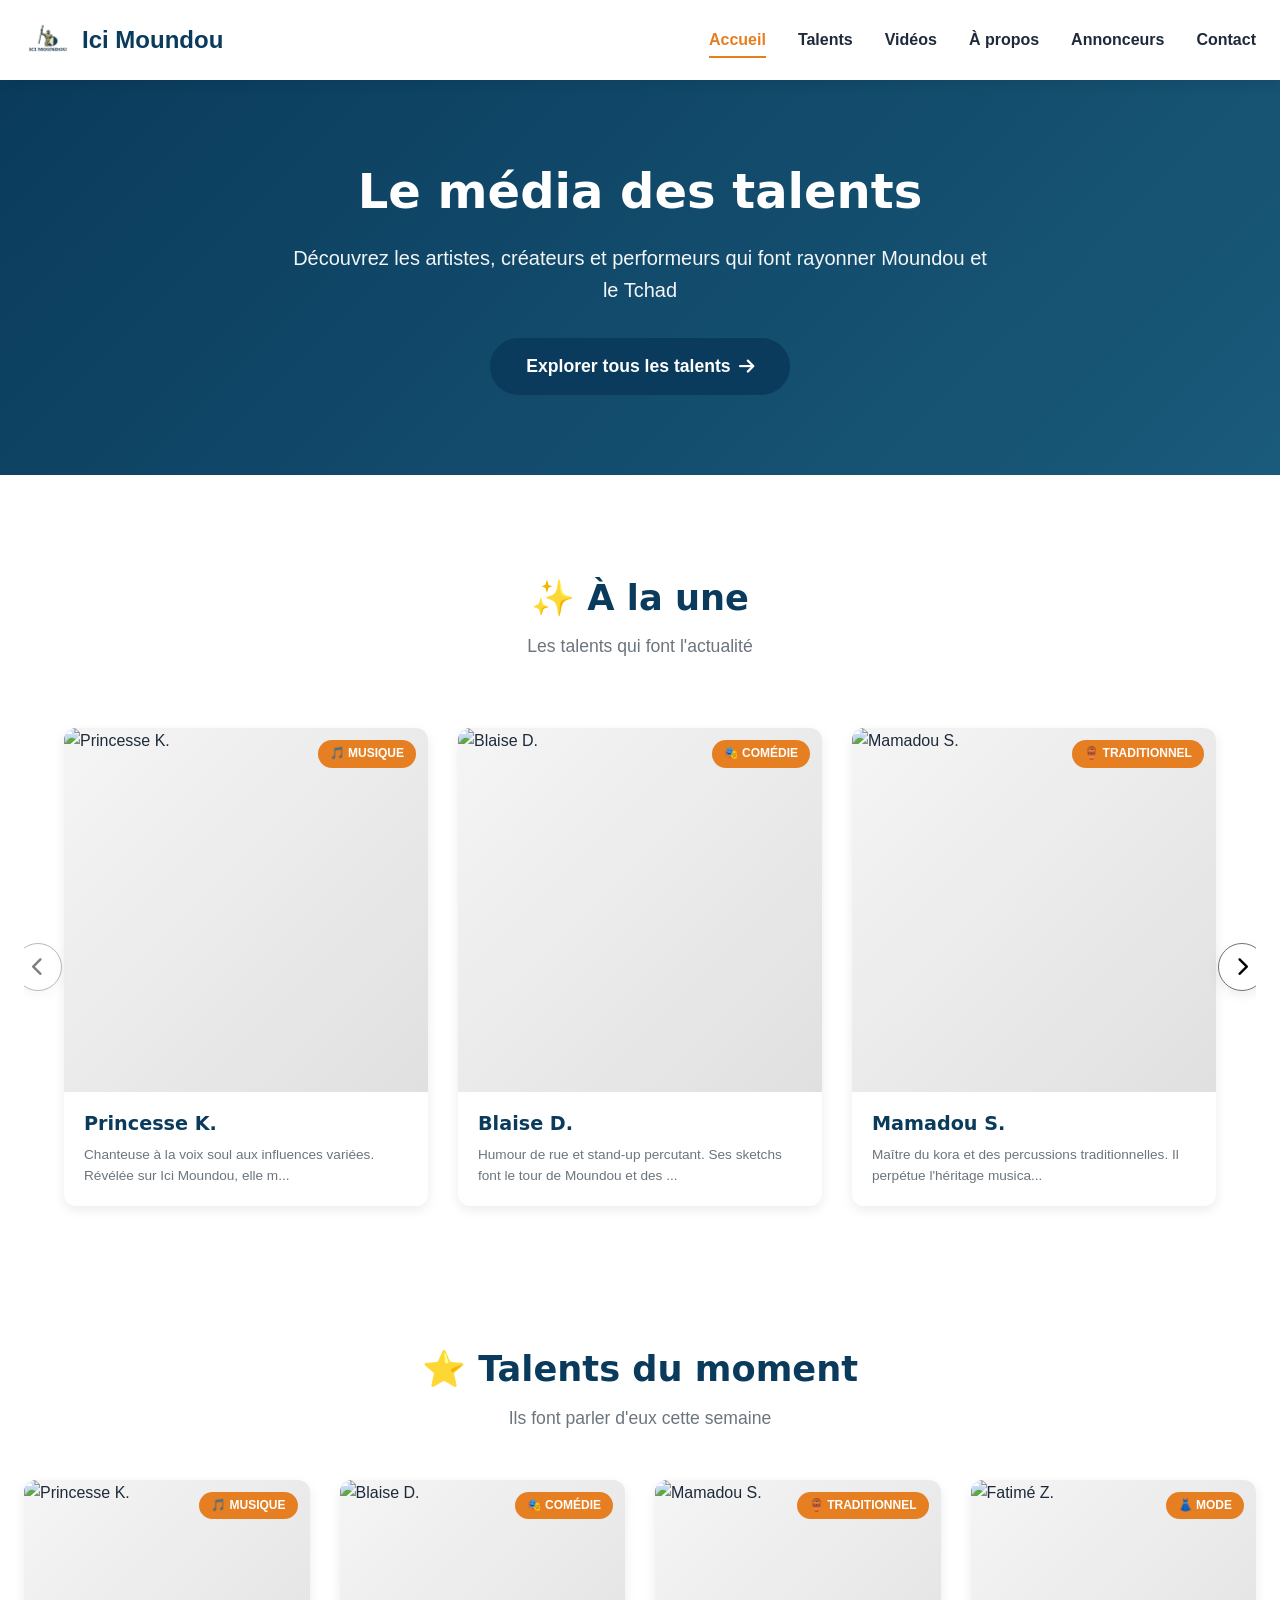
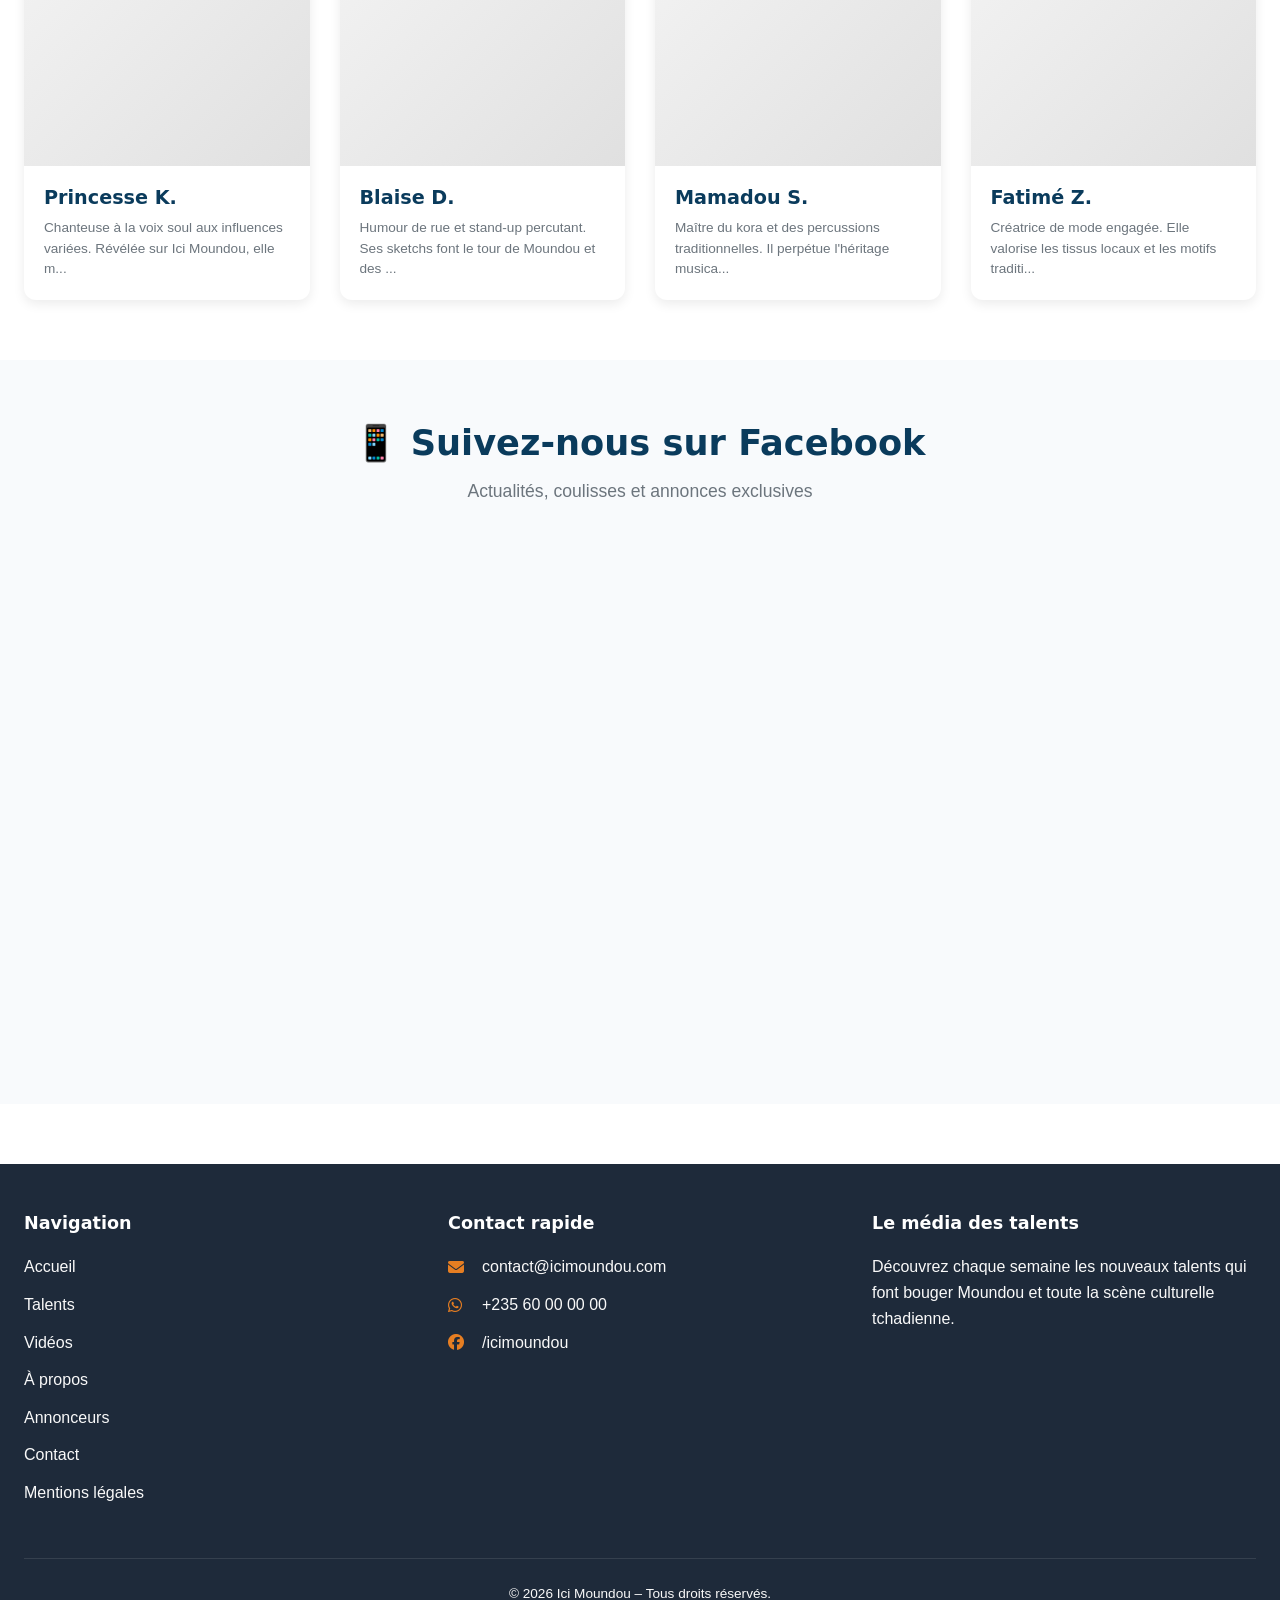
==== commit 5e32dc96: "Update index.html" ====
--- a/index.html
+++ b/index.html
@@ -8,6 +8,9 @@
     
     <!-- FontAwesome CDN -->
     <link rel="stylesheet" href="https://cdnjs.cloudflare.com/ajax/libs/font-awesome/6.4.0/css/all.min.css">
+    
+    <!-- Facebook SDK v18+ -->
+    <script async defer crossorigin="anonymous" src="https://connect.facebook.net/fr_FR/sdk.js#xfbml=1&version=v18.0"></script>
     
     <style>
         /* ==================== RESET & BASE ==================== */
@@ -40,7 +43,7 @@
         }
 
         h1, h2, h3, h4, h5, h6 {
-            font-family: 'Segoe UI', system-ui, sans-serif;
+            font-family: 'Segoe UI', 'Montserrat', system-ui, sans-serif;
             font-weight: 700;
             line-height: 1.3;
         }
@@ -65,6 +68,12 @@
             justify-content: space-between;
             align-items: center;
             padding: 16px 0;
+        }
+        .logo{
+            display: flex;
+        }
+        .logo img{
+            margin-right: 10px;
         }
 
         .logo a {
@@ -335,44 +344,14 @@
             display: flex;
             justify-content: center;
             padding: 20px 0;
+        }
+
+        .fb-page-container {
+            max-width: 100%;
+            overflow-x: auto;
+            display: flex;
+            justify-content: center;
             min-height: 450px;
-        }
-
-        .fb-page-container {
-            width: 100%;
-            max-width: 500px;
-            display: flex;
-            justify-content: center;
-        }
-
-        .fb-page-fallback {
-            text-align: center;
-            padding: 60px 20px;
-            background: white;
-            border-radius: 16px;
-            box-shadow: var(--shadow);
-        }
-
-        .fb-page-fallback i {
-            font-size: 48px;
-            color: var(--secondary);
-            margin-bottom: 16px;
-        }
-
-        .fb-page-fallback p {
-            margin-bottom: 16px;
-            color: var(--gray);
-        }
-
-        .btn-fb {
-            background: #1877f2;
-            color: white;
-            padding: 10px 24px;
-            border-radius: 8px;
-            text-decoration: none;
-            display: inline-flex;
-            align-items: center;
-            gap: 10px;
         }
 
         /* ==================== FOOTER ==================== */
@@ -586,8 +565,10 @@
         <div class="container">
             <nav class="navbar">
                 <div class="logo">
+                    <a href="assets/images/logo.png" class="img">
+                        <img src="assets/images/logo.png" alt="Ici Moundou" class="logo-img">
+                    </a>
                     <a href="index.html">
-                        <div class="logo-img">IM</div>
                         <span class="logo-text">Ici Moundou</span>
                     </a>
                 </div>
@@ -662,7 +643,7 @@
                     <p class="section-subtitle">Actualités, coulisses et annonces exclusives</p>
                 </div>
                 
-                <div class="facebook-wrapper" id="facebookWrapper">
+                <div class="facebook-wrapper">
                     <div class="fb-page-container">
                         <div class="fb-page" 
                              data-href="https://www.facebook.com/icimoundou" 
@@ -672,8 +653,7 @@
                              data-small-header="false" 
                              data-adapt-container-width="true" 
                              data-hide-cover="false" 
-                             data-show-facepile="true"
-                             data-lazy="true">
+                             data-show-facepile="true">
                         </div>
                     </div>
                 </div>
@@ -726,13 +706,13 @@
     </div>
 
     <script>
-        // ==================== DONNÉES TALENTS ====================
+        // ==================== DONNÉES AVEC VRAIS MÉDIAS ====================
         const talentsData = [
             {
                 id: 1,
                 nom: "Princesse K.",
                 categorie: "musique",
-                bio: "Chanteuse à la voix soul aux influences variées. Révélée sur Ici Moundou, elle mêle les rythmes traditionnels tchadiens à la soul moderne.",
+                bio: "Chanteuse à la voix soul aux influences variées. Révélée sur Ici Moundou, elle mêle les rythmes traditionnels tchadiens à la soul moderne. Son énergie sur scène est inoubliable.",
                 photo: "https://images.unsplash.com/photo-1516450360452-9312f5e86fc7?w=600&h=600&fit=crop",
                 videoUrl: "https://www.youtube.com/embed/7J9kx2PvK5M?autoplay=1",
                 videoType: "youtube"
@@ -741,7 +721,7 @@
                 id: 2,
                 nom: "Blaise D.",
                 categorie: "comedie",
-                bio: "Humour de rue et stand-up percutant. Ses sketchs font le tour de Moundou et des réseaux sociaux.",
+                bio: "Humour de rue et stand-up percutant. Ses sketchs font le tour de Moundou et des réseaux sociaux. Artiste complet, il sait captiver toutes les générations.",
                 photo: "https://images.unsplash.com/photo-1543269865-cbf427effbad?w=600&h=600&fit=crop",
                 videoUrl: "https://www.youtube.com/embed/AHl6x_5nFc4?autoplay=1",
                 videoType: "youtube"
@@ -750,7 +730,7 @@
                 id: 3,
                 nom: "Mamadou S.",
                 categorie: "traditionnel",
-                bio: "Maître du kora et des percussions traditionnelles. Il perpétue l'héritage musical mandingue.",
+                bio: "Maître du kora et des percussions traditionnelles. Il perpétue l'héritage musical mandingue avec une touche contemporaine. Artiste reconnu dans toute l'Afrique de l'Ouest.",
                 photo: "https://images.unsplash.com/photo-1519892300165-cb5542fb47c7?w=600&h=600&fit=crop",
                 videoUrl: "https://www.youtube.com/embed/4D33QfUD9N4?autoplay=1",
                 videoType: "youtube"
@@ -759,7 +739,7 @@
                 id: 4,
                 nom: "Fatimé Z.",
                 categorie: "mode",
-                bio: "Créatrice de mode engagée. Elle valorise les tissus locaux et les motifs traditionnels tchadiens.",
+                bio: "Créatrice de mode engagée. Elle valorise les tissus locaux et les motifs traditionnels tchadiens dans ses collections. Présentée à la Fashion Week de Douala.",
                 photo: "https://images.unsplash.com/photo-1539109136881-3be0616acf4b?w=600&h=600&fit=crop",
                 videoUrl: "https://www.youtube.com/embed/xGRxZ6wOhaM?autoplay=1",
                 videoType: "youtube"
@@ -768,7 +748,7 @@
                 id: 5,
                 nom: "Junior L.",
                 categorie: "art",
-                bio: "Peintre et sculpteur contemporain. Ses œuvres interrogent l'identité tchadienne moderne.",
+                bio: "Peintre et sculpteur contemporain. Ses œuvres interrogent l'identité tchadienne moderne et la place de la jeunesse. Exposé à N'Djaména, Paris et Bruxelles.",
                 photo: "https://images.unsplash.com/photo-1518834107812-67b0b7c58434?w=600&h=600&fit=crop",
                 videoUrl: "https://www.youtube.com/embed/M7FIvfx5J10?autoplay=1",
                 videoType: "youtube"
@@ -777,7 +757,7 @@
                 id: 6,
                 nom: "Clarisse N.",
                 categorie: "musique",
-                bio: "Auteure-compositrice-interprète. Ses textes engagés parlent d'amour, de résilience et d'espoir.",
+                bio: "Auteure-compositrice-interprète. Ses textes engagés parlent d'amour, de résilience et d'espoir. Son album 'Racines' a été salué par la critique.",
                 photo: "https://images.unsplash.com/photo-1507525428034-b723cf961d3e?w=600&h=600&fit=crop",
                 videoUrl: "https://www.youtube.com/embed/LXb3EKWsInQ?autoplay=1",
                 videoType: "youtube"
@@ -786,7 +766,7 @@
                 id: 7,
                 nom: "Romain T.",
                 categorie: "comedie",
-                bio: "Stand-up performer. Il a fait rire les plus grandes scènes de N'Djaména et Douala.",
+                bio: "Stand-up performer et comédien. Il a fait rire les plus grandes scènes de N'Djaména, Douala et Abidjan. Son one-man-show 'Tchad Attitude' cartonne.",
                 photo: "https://images.unsplash.com/photo-1522529599102-193c0d76b0b6?w=600&h=600&fit=crop",
                 videoUrl: "https://www.youtube.com/embed/9bZkp7q19f0?autoplay=1",
                 videoType: "youtube"
@@ -795,9 +775,27 @@
                 id: 8,
                 nom: "Aïcha D.",
                 categorie: "traditionnel",
-                bio: "Danseuse traditionnelle et chorégraphe. Elle transmet les danses du Sud du Tchad.",
+                bio: "Danseuse traditionnelle et chorégraphe. Elle enseigne et transmet les danses du Sud du Tchad. Fondatrice de l'école 'Danse et Traditions'.",
                 photo: "https://images.unsplash.com/photo-1508700115892-45ecd05ae2ad?w=600&h=600&fit=crop",
                 videoUrl: "https://www.youtube.com/embed/5qap5aO4i9A?autoplay=1",
+                videoType: "youtube"
+            },
+            {
+                id: 9,
+                nom: "Kader M.",
+                categorie: "musique",
+                bio: "Producteur et beatmaker. Il mélange les sonorités traditionnelles tchadiennes avec le hip-hop et l'électro.",
+                photo: "https://images.unsplash.com/photo-1511379938547-c1f69419868d?w=600&h=600&fit=crop",
+                videoUrl: "https://www.youtube.com/embed/JHxrJ0zD3LM?autoplay=1",
+                videoType: "youtube"
+            },
+            {
+                id: 10,
+                nom: "Nadège P.",
+                categorie: "mode",
+                bio: "Styliste et modéliste. Ses créations mêlent pagne traditionnel et coupes modernes. Elle habille les célébrités locales.",
+                photo: "https://images.unsplash.com/photo-1483985988355-763728e1935b?w=600&h=600&fit=crop",
+                videoUrl: "https://www.youtube.com/embed/6y0J2lZnMvA?autoplay=1",
                 videoType: "youtube"
             }
         ];
@@ -849,19 +847,27 @@
             `;
             
             card.querySelector('.talent-card-inner').addEventListener('click', () => {
-                openVideoModal(talent.videoUrl);
+                openVideoModal(talent.videoUrl, talent.videoType);
             });
             
             return card;
         }
 
         // ==================== MODALE VIDÉO ====================
-        function openVideoModal(videoUrl) {
+        function openVideoModal(videoUrl, videoType) {
             const modal = document.getElementById('videoModal');
             const container = document.getElementById('modalVideoContainer');
+            
             if (!modal || !container) return;
             
-            container.innerHTML = `<iframe src="${videoUrl}" frameborder="0" allow="autoplay; encrypted-media" allowfullscreen></iframe>`;
+            let embedHtml = '';
+            if (videoType === 'youtube') {
+                embedHtml = `<iframe src="${videoUrl}" frameborder="0" allow="autoplay; encrypted-media" allowfullscreen></iframe>`;
+            } else {
+                embedHtml = `<iframe src="${videoUrl}" frameborder="0" allow="autoplay; encrypted-media" allowfullscreen></iframe>`;
+            }
+            
+            container.innerHTML = embedHtml;
             modal.classList.add('active');
             document.body.style.overflow = 'hidden';
         }
@@ -879,9 +885,13 @@
         // ==================== SLIDER ====================
         function renderSlider() {
             if (!sliderTrack) return;
+            
             const visibleTalents = talentsData.slice(currentIndex, currentIndex + VISIBLE_COUNT);
             sliderTrack.innerHTML = '';
-            visibleTalents.forEach(talent => sliderTrack.appendChild(createTalentCard(talent)));
+            
+            visibleTalents.forEach(talent => {
+                sliderTrack.appendChild(createTalentCard(talent));
+            });
             
             if (prevBtn) prevBtn.style.opacity = currentIndex === 0 ? '0.5' : '1';
             if (nextBtn) nextBtn.style.opacity = (currentIndex + VISIBLE_COUNT >= talentsData.length) ? '0.5' : '1';
@@ -910,15 +920,20 @@
         // ==================== TALENTS DU MOMENT ====================
         function renderTalentsMoment() {
             if (!talentsMomentGrid) return;
+            
             const firstFour = talentsData.slice(0, 4);
             talentsMomentGrid.innerHTML = '';
-            firstFour.forEach(talent => talentsMomentGrid.appendChild(createTalentCard(talent)));
+            
+            firstFour.forEach(talent => {
+                talentsMomentGrid.appendChild(createTalentCard(talent));
+            });
         }
 
         // ==================== MENU BURGER ====================
         function initBurgerMenu() {
             const burger = document.getElementById('burgerBtn');
             const menu = document.getElementById('navMenu');
+            
             if (burger && menu) {
                 burger.addEventListener('click', () => {
                     menu.classList.toggle('active');
@@ -936,39 +951,11 @@
             }
         }
 
-        // ==================== GESTION FACEBOOK (Fallback si erreur) ====================
-        function initFacebookFallback() {
-            // Attendre 5 secondes pour voir si le plugin Facebook se charge
-            setTimeout(() => {
-                const fbWidget = document.querySelector('.fb-page');
-                const fbWrapper = document.getElementById('facebookWrapper');
-                
-                // Si le widget est toujours vide ou non chargé
-                if (fbWidget && fbWrapper) {
-                    const hasContent = fbWidget.innerHTML && fbWidget.innerHTML.length > 50;
-                    if (!hasContent) {
-                        // Remplacer par un fallback
-                        fbWrapper.innerHTML = `
-                            <div class="fb-page-fallback">
-                                <i class="fab fa-facebook"></i>
-                                <h3>Suivez-nous sur Facebook</h3>
-                                <p>Retrouvez toute l'actualité des talents sur notre page Facebook.</p>
-                                <a href="https://www.facebook.com/icimoundou" target="_blank" class="btn-fb">
-                                    <i class="fab fa-facebook"></i> Voir notre page
-                                </a>
-                            </div>
-                        `;
-                    }
-                }
-            }, 5000);
-        }
-
         // ==================== INITIALISATION ====================
         document.addEventListener('DOMContentLoaded', () => {
             renderSlider();
             renderTalentsMoment();
             initBurgerMenu();
-            initFacebookFallback();
             
             if (prevBtn) prevBtn.addEventListener('click', prevSlide);
             if (nextBtn) nextBtn.addEventListener('click', nextSlide);
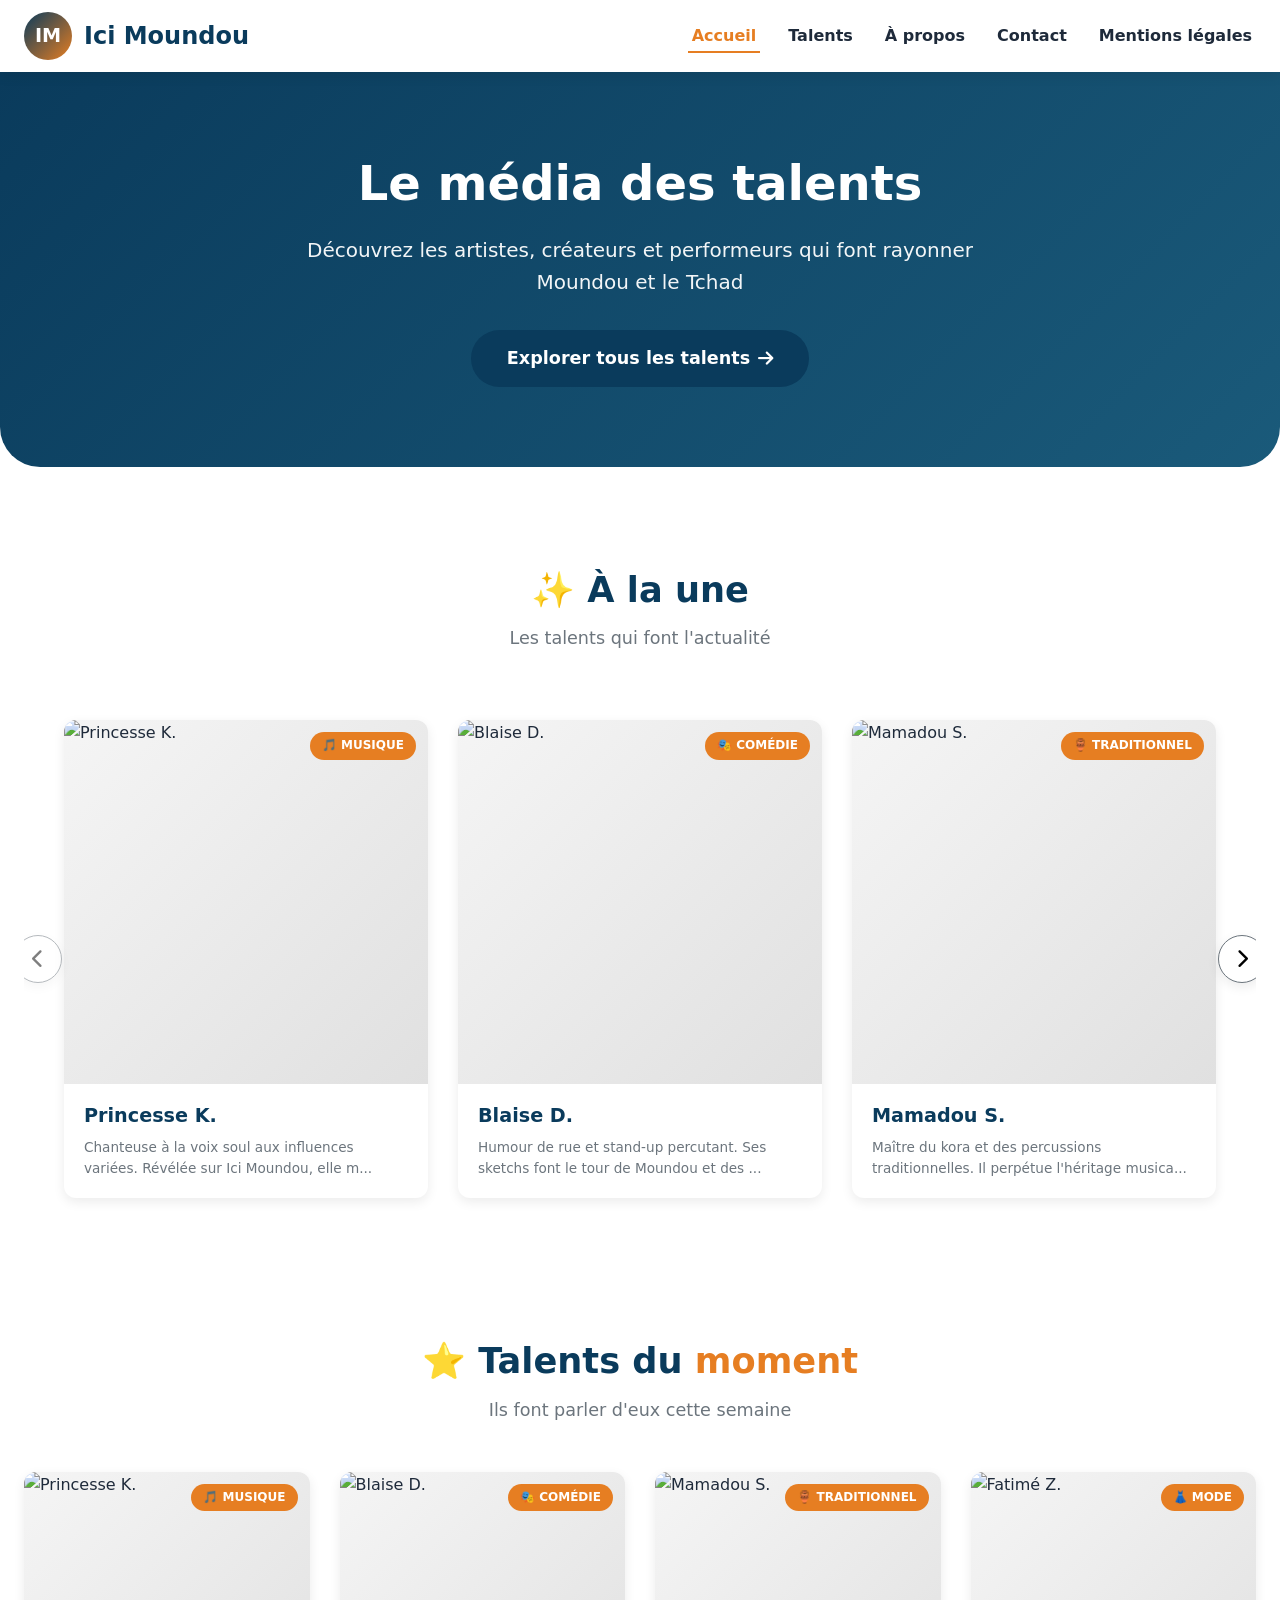
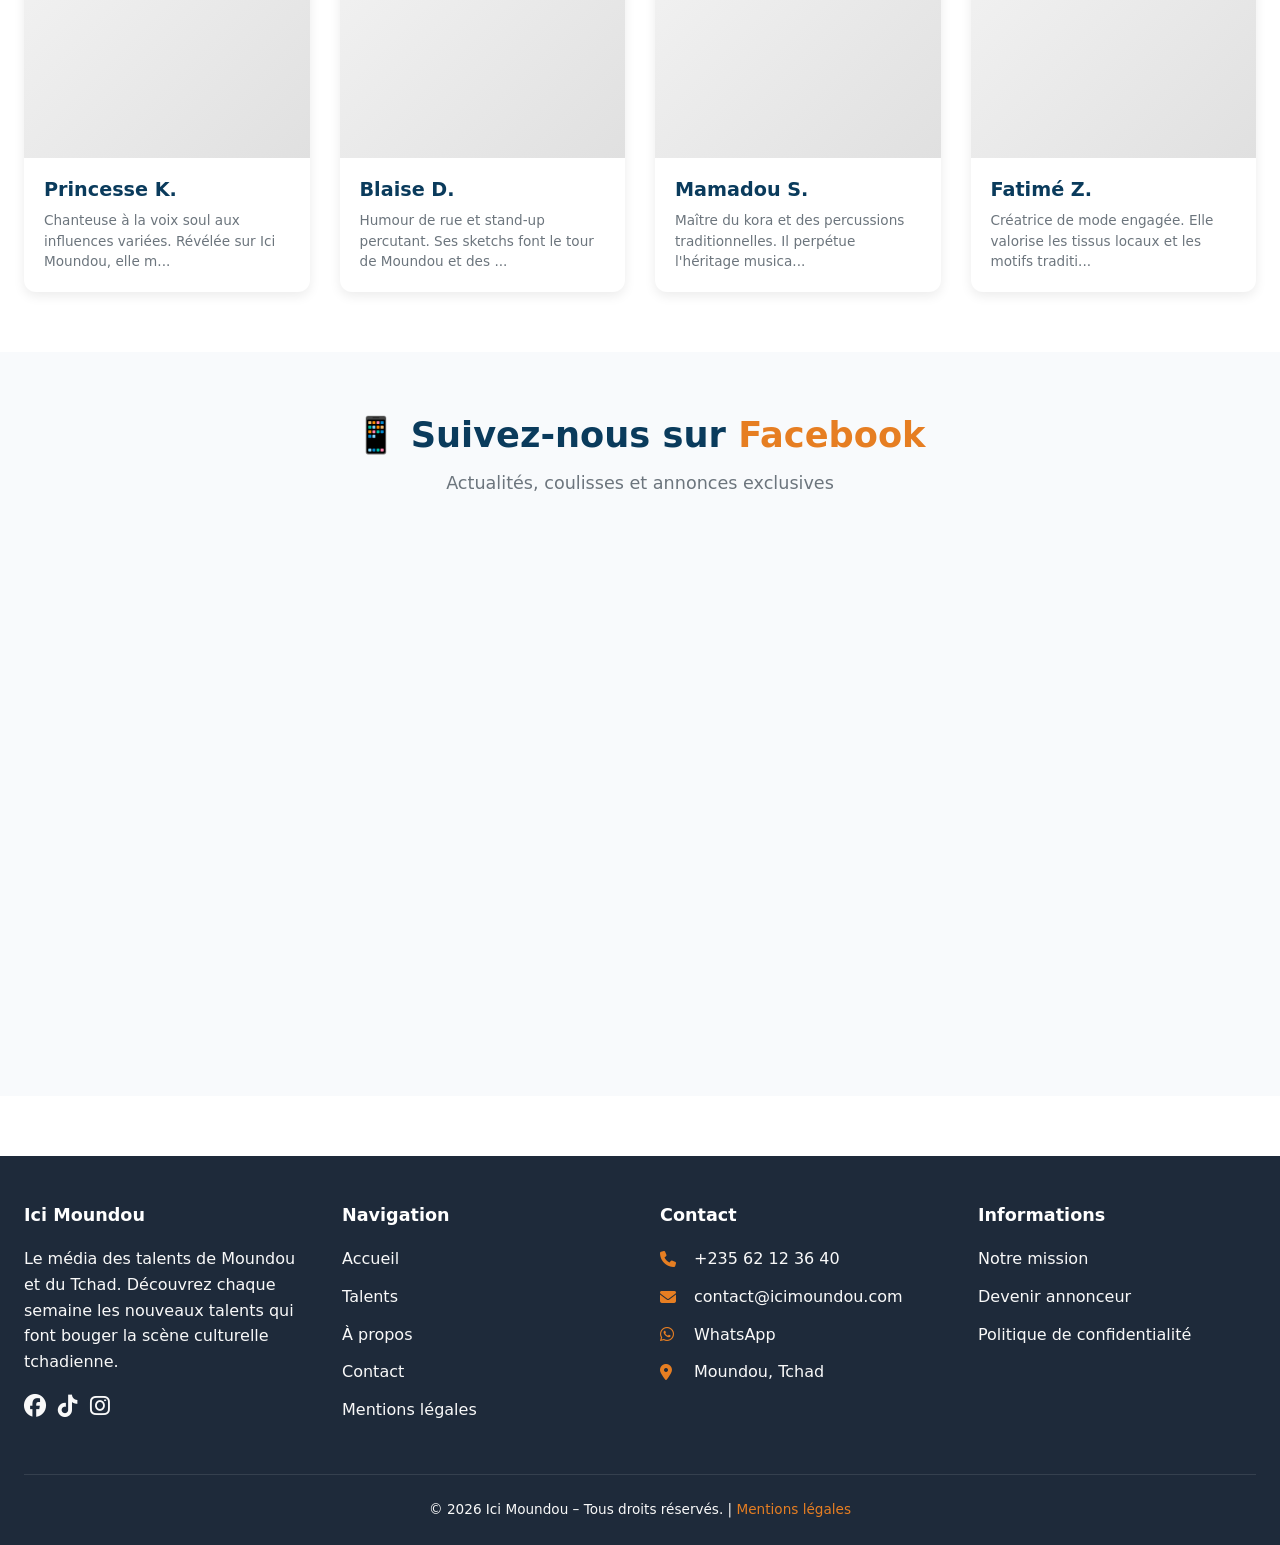
==== commit 9e7bef90: "Update index.html" ====
--- a/index.html
+++ b/index.html
@@ -3,8 +3,67 @@
 <head>
     <meta charset="UTF-8">
     <meta name="viewport" content="width=device-width, initial-scale=1.0, viewport-fit=cover">
-    <meta name="description" content="Ici Moundou – Le média des talents. Découvrez les artistes et talents de Moundou et du Tchad.">
-    <title>Ici Moundou – Média des talents</title>
+    <meta name="description" content="Ici Moundou – Le média des talents de Moundou et du Tchad. Découvrez les artistes, créateurs et performeurs qui font rayonner la culture tchadienne.">
+    <meta name="keywords" content="Moundou, Tchad, talents, artistes, culture, musique, comédie, mode, art traditionnel, Ici Moundou">
+    <meta name="robots" content="index, follow">
+    <meta name="author" content="Ici Moundou">
+    
+    <!-- Open Graph / Facebook -->
+    <meta property="og:type" content="website">
+    <meta property="og:url" content="https://icimoundou.github.io/">
+    <meta property="og:title" content="Ici Moundou – Le média des talents">
+    <meta property="og:description" content="Découvrez les artistes, créateurs et performeurs qui font rayonner Moundou et le Tchad">
+    <meta property="og:image" content="https://icimoundou.github.io/assets/images/og-image.jpg">
+    <meta property="og:site_name" content="Ici Moundou">
+    <meta property="og:locale" content="fr_FR">
+    
+    <!-- Twitter Card -->
+    <meta name="twitter:card" content="summary_large_image">
+    <meta name="twitter:title" content="Ici Moundou – Le média des talents">
+    <meta name="twitter:description" content="Découvrez les artistes de Moundou">
+    
+    <!-- Canonical URL -->
+    <link rel="canonical" href="https://icimoundou.github.io/">
+    <link rel="icon" type="image/png" href="assets/images/favicon.png">
+    <link rel="apple-touch-icon" href="assets/images/apple-touch-icon.png">
+    
+    <!-- Structured Data / Schema.org -->
+    <script type="application/ld+json">
+    {
+        "@context": "https://schema.org",
+        "@type": "Organization",
+        "name": "Ici Moundou",
+        "description": "Le média des talents de Moundou et du Tchad",
+        "url": "https://icimoundou.github.io",
+        "logo": "https://icimoundou.github.io/assets/images/logo.png",
+        "foundingDate": "2024",
+        "founders": [
+            {
+                "@type": "Person",
+                "name": "Ici Moundou Team"
+            }
+        ],
+        "sameAs": [
+            "https://facebook.com/icimoundou",
+            "https://tiktok.com/@icimoundou",
+            "https://instagram.com/icimoundou"
+        ],
+        "contactPoint": {
+            "@type": "ContactPoint",
+            "telephone": "+235-62-12-36-40",
+            "contactType": "service client",
+            "availableLanguage": "fr"
+        },
+        "address": {
+            "@type": "PostalAddress",
+            "addressLocality": "Moundou",
+            "addressCountry": "TD"
+        }
+    }
+    </script>
+    
+    <!-- Meta Verification (pour Facebook) -->
+    <meta name="facebook-domain-verification" content="VOTRE_CODE_DE_VERIFICATION"/>
     
     <!-- FontAwesome CDN -->
     <link rel="stylesheet" href="https://cdnjs.cloudflare.com/ajax/libs/font-awesome/6.4.0/css/all.min.css">
@@ -13,9 +72,10 @@
     <script async defer crossorigin="anonymous" src="https://connect.facebook.net/fr_FR/sdk.js#xfbml=1&version=v18.0"></script>
     
     <style>
-        /* ==================== RESET & BASE ==================== */
+        /* ==================== VARIABLES ==================== */
         :root {
             --primary: #0A3B5C;
+            --primary-light: #1a5a7a;
             --secondary: #E67E22;
             --accent: #F4A261;
             --dark: #1E2A3A;
@@ -26,16 +86,22 @@
             --shadow-hover: 0 8px 24px rgba(0,0,0,0.12);
             --border-radius: 12px;
             --transition: all 0.3s ease;
-        }
-
+            --font-primary: 'Segoe UI', 'Montserrat', system-ui, sans-serif;
+        }
+
+        /* ==================== RESET & BASE ==================== */
         * {
             margin: 0;
             padding: 0;
             box-sizing: border-box;
         }
 
+        html {
+            scroll-behavior: smooth;
+        }
+
         body {
-            font-family: 'Segoe UI', Tahoma, Geneva, Verdana, sans-serif;
+            font-family: var(--font-primary);
             color: var(--dark);
             background-color: var(--white);
             line-height: 1.6;
@@ -43,7 +109,6 @@
         }
 
         h1, h2, h3, h4, h5, h6 {
-            font-family: 'Segoe UI', 'Montserrat', system-ui, sans-serif;
             font-weight: 700;
             line-height: 1.3;
         }
@@ -54,33 +119,41 @@
             padding: 0 24px;
         }
 
-        /* ==================== HEADER & NAVIGATION ==================== */
+        a {
+            color: var(--primary);
+            text-decoration: none;
+            transition: var(--transition);
+        }
+
+        a:hover {
+            color: var(--secondary);
+        }
+
+        img {
+            max-width: 100%;
+            height: auto;
+        }
+
+        /* ==================== HEADER ==================== */
         .header {
             background: var(--white);
             box-shadow: var(--shadow);
             position: sticky;
             top: 0;
-            z-index: 100;
+            z-index: 1000;
         }
 
         .navbar {
             display: flex;
             justify-content: space-between;
             align-items: center;
-            padding: 16px 0;
-        }
-        .logo{
-            display: flex;
-        }
-        .logo img{
-            margin-right: 10px;
-        }
-
-        .logo a {
+            padding: 12px 0;
+        }
+
+        .logo {
             display: flex;
             align-items: center;
             gap: 12px;
-            text-decoration: none;
         }
 
         .logo-img {
@@ -105,23 +178,41 @@
         .nav-menu {
             display: flex;
             list-style: none;
-            gap: 32px;
+            gap: 24px;
+            align-items: center;
         }
 
         .nav-menu a {
             text-decoration: none;
             color: var(--dark);
             font-weight: 600;
+            padding: 8px 4px;
             transition: var(--transition);
-            padding: 8px 0;
+            position: relative;
+        }
+
+        .nav-menu a::after {
+            content: '';
+            position: absolute;
+            bottom: 0;
+            left: 0;
+            width: 0;
+            height: 2px;
+            background: var(--secondary);
+            transition: var(--transition);
+        }
+
+        .nav-menu a:hover::after,
+        .nav-menu a.active::after {
+            width: 100%;
         }
 
         .nav-menu a:hover,
         .nav-menu a.active {
             color: var(--secondary);
-            border-bottom: 2px solid var(--secondary);
-        }
-
+        }
+
+        /* ==================== BURGER ==================== */
         .burger-menu {
             display: none;
             flex-direction: column;
@@ -130,6 +221,7 @@
             border: none;
             cursor: pointer;
             padding: 8px;
+            z-index: 1001;
         }
 
         .burger-line {
@@ -137,6 +229,21 @@
             height: 2px;
             background: var(--primary);
             transition: var(--transition);
+        }
+
+        /* ==================== PAGE ACTIVE ==================== */
+        .page {
+            display: none;
+            animation: fadeIn 0.4s ease;
+        }
+
+        .page.active {
+            display: block;
+        }
+
+        @keyframes fadeIn {
+            from { opacity: 0; transform: translateY(20px); }
+            to { opacity: 1; transform: translateY(0); }
         }
 
         /* ==================== BOUTONS ==================== */
@@ -163,6 +270,7 @@
             background: var(--secondary);
             transform: translateY(-2px);
             box-shadow: var(--shadow-hover);
+            color: var(--white);
         }
 
         .btn-cta {
@@ -170,13 +278,25 @@
             padding: 14px 36px;
         }
 
-        /* ==================== HERO SECTION ==================== */
+        .btn-secondary {
+            background: var(--secondary);
+            color: var(--white);
+        }
+
+        .btn-secondary:hover {
+            background: var(--primary);
+            color: var(--white);
+            transform: translateY(-2px);
+        }
+
+        /* ==================== HERO ==================== */
         .hero {
-            background: linear-gradient(135deg, var(--primary) 0%, #1a5a7a 100%);
+            background: linear-gradient(135deg, var(--primary) 0%, var(--primary-light) 100%);
             color: var(--white);
             text-align: center;
             padding: 80px 24px;
             margin-bottom: 40px;
+            border-radius: 0 0 40px 40px;
         }
 
         .hero h1 {
@@ -207,9 +327,15 @@
             margin-bottom: 12px;
         }
 
+        .section-title span {
+            color: var(--secondary);
+        }
+
         .section-subtitle {
             color: var(--gray);
             font-size: 1.1rem;
+            max-width: 600px;
+            margin: 0 auto;
         }
 
         /* ==================== SLIDER ==================== */
@@ -271,15 +397,12 @@
             overflow: hidden;
             box-shadow: var(--shadow);
             transition: var(--transition);
+            cursor: pointer;
         }
 
         .talent-card:hover {
             transform: translateY(-6px);
             box-shadow: var(--shadow-hover);
-        }
-
-        .talent-card-inner {
-            cursor: pointer;
         }
 
         .talent-img-wrapper {
@@ -335,6 +458,174 @@
             min-width: calc(33.333% - 20px);
         }
 
+        /* ==================== PAGE À PROPOS ==================== */
+        .about-content {
+            display: grid;
+            grid-template-columns: 1fr 1fr;
+            gap: 50px;
+            align-items: center;
+        }
+
+        .about-text h2 {
+            color: var(--primary);
+            margin-bottom: 20px;
+        }
+
+        .about-text p {
+            margin-bottom: 16px;
+            color: var(--gray);
+        }
+
+        .about-stats {
+            display: grid;
+            grid-template-columns: repeat(3, 1fr);
+            gap: 20px;
+            margin-top: 30px;
+        }
+
+        .stat-item {
+            text-align: center;
+            padding: 20px;
+            background: var(--light);
+            border-radius: var(--border-radius);
+        }
+
+        .stat-number {
+            font-size: 2rem;
+            font-weight: 800;
+            color: var(--secondary);
+        }
+
+        .stat-label {
+            font-size: 0.9rem;
+            color: var(--gray);
+        }
+
+        /* ==================== PAGE CONTACT ==================== */
+        .contact-grid {
+            display: grid;
+            grid-template-columns: 1fr 1fr;
+            gap: 50px;
+        }
+
+        .contact-info-card {
+            background: var(--light);
+            padding: 30px;
+            border-radius: var(--border-radius);
+        }
+
+        .contact-info-card h3 {
+            color: var(--primary);
+            margin-bottom: 20px;
+        }
+
+        .contact-item {
+            display: flex;
+            align-items: center;
+            gap: 15px;
+            padding: 12px 0;
+            border-bottom: 1px solid rgba(0,0,0,0.05);
+        }
+
+        .contact-item i {
+            width: 40px;
+            height: 40px;
+            background: var(--primary);
+            color: var(--white);
+            border-radius: 50%;
+            display: flex;
+            align-items: center;
+            justify-content: center;
+            font-size: 1.1rem;
+        }
+
+        .contact-item a {
+            color: var(--dark);
+        }
+
+        .contact-item a:hover {
+            color: var(--secondary);
+        }
+
+        .contact-social {
+            display: flex;
+            gap: 15px;
+            margin-top: 20px;
+        }
+
+        .contact-social a {
+            width: 48px;
+            height: 48px;
+            border-radius: 50%;
+            background: var(--white);
+            display: flex;
+            align-items: center;
+            justify-content: center;
+            font-size: 1.4rem;
+            color: var(--primary);
+            transition: var(--transition);
+            box-shadow: var(--shadow);
+        }
+
+        .contact-social a:hover {
+            background: var(--secondary);
+            color: var(--white);
+            transform: translateY(-3px);
+        }
+
+        .contact-form {
+            background: var(--white);
+            padding: 30px;
+            border-radius: var(--border-radius);
+            box-shadow: var(--shadow);
+        }
+
+        .contact-form label {
+            display: block;
+            margin-bottom: 8px;
+            font-weight: 600;
+        }
+
+        .contact-form input,
+        .contact-form textarea,
+        .contact-form select {
+            width: 100%;
+            padding: 12px 16px;
+            border: 1px solid #ddd;
+            border-radius: 8px;
+            font-family: inherit;
+            transition: var(--transition);
+            margin-bottom: 20px;
+        }
+
+        .contact-form input:focus,
+        .contact-form textarea:focus {
+            border-color: var(--secondary);
+            outline: none;
+            box-shadow: 0 0 0 3px rgba(230, 126, 34, 0.1);
+        }
+
+        .contact-form textarea {
+            resize: vertical;
+            min-height: 120px;
+        }
+
+        /* ==================== MENTIONS LÉGALES ==================== */
+        .legal-content {
+            max-width: 800px;
+            margin: 0 auto;
+        }
+
+        .legal-content h2 {
+            color: var(--primary);
+            margin: 30px 0 15px;
+        }
+
+        .legal-content p {
+            color: var(--gray);
+            margin-bottom: 16px;
+        }
+
         /* ==================== FACEBOOK SECTION ==================== */
         .facebook-section {
             background: #f8fafc;
@@ -364,7 +655,7 @@
 
         .footer-grid {
             display: grid;
-            grid-template-columns: repeat(3, 1fr);
+            grid-template-columns: repeat(4, 1fr);
             gap: 40px;
             margin-bottom: 40px;
         }
@@ -420,7 +711,7 @@
             width: 100%;
             height: 100%;
             background: rgba(0, 0, 0, 0.9);
-            z-index: 1000;
+            z-index: 2000;
             justify-content: center;
             align-items: center;
         }
@@ -488,6 +779,15 @@
                 flex: 0 0 calc(50% - 15px);
                 min-width: calc(50% - 15px);
             }
+            .about-content {
+                grid-template-columns: 1fr;
+            }
+            .contact-grid {
+                grid-template-columns: 1fr;
+            }
+            .footer-grid {
+                grid-template-columns: repeat(2, 1fr);
+            }
         }
 
         @media (max-width: 768px) {
@@ -503,7 +803,7 @@
             .nav-menu {
                 display: none;
                 position: absolute;
-                top: 80px;
+                top: 70px;
                 left: 0;
                 right: 0;
                 background: var(--white);
@@ -544,6 +844,12 @@
             .next-btn {
                 right: -5px;
             }
+            .about-stats {
+                grid-template-columns: 1fr;
+            }
+            .contact-social {
+                justify-content: center;
+            }
         }
 
         @media (max-width: 480px) {
@@ -561,16 +867,13 @@
 </head>
 <body>
 
+    <!-- ==================== HEADER ==================== -->
     <header class="header">
         <div class="container">
             <nav class="navbar">
                 <div class="logo">
-                    <a href="assets/images/logo.png" class="img">
-                        <img src="assets/images/logo.png" alt="Ici Moundou" class="logo-img">
-                    </a>
-                    <a href="index.html">
-                        <span class="logo-text">Ici Moundou</span>
-                    </a>
+                    <div class="logo-img">IM</div>
+                    <span class="logo-text">Ici Moundou</span>
                 </div>
                 
                 <button class="burger-menu" id="burgerBtn" aria-label="Menu">
@@ -580,124 +883,387 @@
                 </button>
                 
                 <ul class="nav-menu" id="navMenu">
-                    <li><a href="index.html" class="active">Accueil</a></li>
-                    <li><a href="talents.html">Talents</a></li>
-                    <li><a href="videos.html">Vidéos</a></li>
-                    <li><a href="apropos.html">À propos</a></li>
-                    <li><a href="annonceurs.html">Annonceurs</a></li>
-                    <li><a href="contact.html">Contact</a></li>
+                    <li><a href="#" data-page="accueil" class="active">Accueil</a></li>
+                    <li><a href="#" data-page="talents">Talents</a></li>
+                    <li><a href="#" data-page="apropos">À propos</a></li>
+                    <li><a href="#" data-page="contact">Contact</a></li>
+                    <li><a href="#" data-page="mentions">Mentions légales</a></li>
                 </ul>
             </nav>
         </div>
     </header>
 
     <main>
-        <section class="hero">
-            <div class="container">
-                <h1>Le média des talents</h1>
-                <p class="hero-subtitle">Découvrez les artistes, créateurs et performeurs qui font rayonner Moundou et le Tchad</p>
-                <a href="talents.html" class="btn btn-primary btn-cta">Explorer tous les talents <i class="fas fa-arrow-right"></i></a>
-            </div>
-        </section>
-
-        <section class="section slider-section">
-            <div class="container">
-                <div class="section-header">
-                    <h2 class="section-title">✨ À la une</h2>
-                    <p class="section-subtitle">Les talents qui font l'actualité</p>
+        <!-- ==================== PAGE ACCUEIL ==================== -->
+        <div class="page active" id="page-accueil">
+            <section class="hero">
+                <div class="container">
+                    <h1>Le média des talents</h1>
+                    <p class="hero-subtitle">Découvrez les artistes, créateurs et performeurs qui font rayonner Moundou et le Tchad</p>
+                    <a href="#" data-page="talents" class="btn btn-primary btn-cta page-link">Explorer tous les talents <i class="fas fa-arrow-right"></i></a>
                 </div>
-                
-                <div class="slider-container">
-                    <button class="slider-btn prev-btn" id="prevSlide" aria-label="Précédent">
-                        <i class="fas fa-chevron-left"></i>
-                    </button>
+            </section>
+
+            <section class="section slider-section">
+                <div class="container">
+                    <div class="section-header">
+                        <h2 class="section-title">✨ À la une</h2>
+                        <p class="section-subtitle">Les talents qui font l'actualité</p>
+                    </div>
                     
-                    <div class="slider-track" id="sliderTrack">
+                    <div class="slider-container">
+                        <button class="slider-btn prev-btn" id="prevSlide" aria-label="Précédent">
+                            <i class="fas fa-chevron-left"></i>
+                        </button>
+                        
+                        <div class="slider-track" id="sliderTrack">
+                            <div class="loading-spinner"><i class="fas fa-spinner fa-spin"></i> Chargement...</div>
+                        </div>
+                        
+                        <button class="slider-btn next-btn" id="nextSlide" aria-label="Suivant">
+                            <i class="fas fa-chevron-right"></i>
+                        </button>
+                    </div>
+                </div>
+            </section>
+
+            <section class="section talents-moment-section">
+                <div class="container">
+                    <div class="section-header">
+                        <h2 class="section-title">⭐ Talents du <span>moment</span></h2>
+                        <p class="section-subtitle">Ils font parler d'eux cette semaine</p>
+                    </div>
+                    
+                    <div class="talents-grid" id="talentsMomentGrid">
                         <div class="loading-spinner"><i class="fas fa-spinner fa-spin"></i> Chargement...</div>
                     </div>
+                </div>
+            </section>
+
+            <section class="section facebook-section">
+                <div class="container">
+                    <div class="section-header">
+                        <h2 class="section-title">📱 Suivez-nous sur <span>Facebook</span></h2>
+                        <p class="section-subtitle">Actualités, coulisses et annonces exclusives</p>
+                    </div>
                     
-                    <button class="slider-btn next-btn" id="nextSlide" aria-label="Suivant">
-                        <i class="fas fa-chevron-right"></i>
-                    </button>
-                </div>
-            </div>
-        </section>
-
-        <section class="section talents-moment-section">
-            <div class="container">
-                <div class="section-header">
-                    <h2 class="section-title">⭐ Talents du moment</h2>
-                    <p class="section-subtitle">Ils font parler d'eux cette semaine</p>
-                </div>
-                
-                <div class="talents-grid" id="talentsMomentGrid">
-                    <div class="loading-spinner"><i class="fas fa-spinner fa-spin"></i> Chargement...</div>
-                </div>
-            </div>
-        </section>
-
-        <section class="section facebook-section">
-            <div class="container">
-                <div class="section-header">
-                    <h2 class="section-title">📱 Suivez-nous sur Facebook</h2>
-                    <p class="section-subtitle">Actualités, coulisses et annonces exclusives</p>
-                </div>
-                
-                <div class="facebook-wrapper">
-                    <div class="fb-page-container">
-                        <div class="fb-page" 
-                             data-href="https://www.facebook.com/icimoundou" 
-                             data-tabs="timeline" 
-                             data-width="500" 
-                             data-height="450" 
-                             data-small-header="false" 
-                             data-adapt-container-width="true" 
-                             data-hide-cover="false" 
-                             data-show-facepile="true">
+                    <div class="facebook-wrapper">
+                        <div class="fb-page-container">
+                            <div class="fb-page" 
+                                 data-href="https://www.facebook.com/icimoundou" 
+                                 data-tabs="timeline" 
+                                 data-width="500" 
+                                 data-height="450" 
+                                 data-small-header="false" 
+                                 data-adapt-container-width="true" 
+                                 data-hide-cover="false" 
+                                 data-show-facepile="true">
+                            </div>
                         </div>
                     </div>
                 </div>
-            </div>
-        </section>
+            </section>
+        </div>
+
+        <!-- ==================== PAGE TALENTS ==================== -->
+        <div class="page" id="page-talents">
+            <section class="section">
+                <div class="container">
+                    <div class="section-header">
+                        <h2 class="section-title">🎭 Tous nos <span>talents</span></h2>
+                        <p class="section-subtitle">Découvrez l'ensemble des artistes et créateurs de Moundou</p>
+                    </div>
+                    
+                    <div class="talents-grid" id="allTalentsGrid">
+                        <div class="loading-spinner"><i class="fas fa-spinner fa-spin"></i> Chargement...</div>
+                    </div>
+                </div>
+            </section>
+        </div>
+
+        <!-- ==================== PAGE À PROPOS ==================== -->
+        <div class="page" id="page-apropos">
+            <section class="section">
+                <div class="container">
+                    <div class="section-header">
+                        <h2 class="section-title">À propos d'<span>Ici Moundou</span></h2>
+                        <p class="section-subtitle">Le média qui met en lumière les talents de Moundou et du Tchad</p>
+                    </div>
+                    
+                    <div class="about-content">
+                        <div class="about-text">
+                            <h2>Notre mission</h2>
+                            <p>
+                                <strong>Ici Moundou</strong> est un média indépendant créé en 2024 avec une mission claire : 
+                                mettre en lumière les talents artistiques et créatifs de Moundou et de tout le Tchad.
+                            </p>
+                            <p>
+                                Nous croyons fermement que la culture tchadienne regorge de pépites méconnues. 
+                                Notre objectif est de donner une plateforme d'expression aux artistes, musiciens, 
+                                comédiens, stylistes, artisans et créateurs de toutes disciplines.
+                            </p>
+                            <p>
+                                Chaque semaine, nous publions des interviews, des portraits, des vidéos exclusives 
+                                et des reportages sur les talents qui font bouger la scène culturelle tchadienne.
+                            </p>
+                            
+                            <div class="about-stats">
+                                <div class="stat-item">
+                                    <div class="stat-number">+50</div>
+                                    <div class="stat-label">Talents répertoriés</div>
+                                </div>
+                                <div class="stat-item">
+                                    <div class="stat-number">2024</div>
+                                    <div class="stat-label">Année de création</div>
+                                </div>
+                                <div class="stat-item">
+                                    <div class="stat-number">100%</div>
+                                    <div class="stat-label">Culture tchadienne</div>
+                                </div>
+                            </div>
+                        </div>
+                        
+                        <div style="background: linear-gradient(135deg, var(--primary), var(--secondary)); padding: 40px; border-radius: var(--border-radius); color: var(--white);">
+                            <h3 style="margin-bottom: 20px;">📢 Notre engagement</h3>
+                            <ul style="list-style: none; line-height: 2;">
+                                <li>✓ Valoriser les talents locaux</li>
+                                <li>✓ Promouvoir la culture tchadienne</li>
+                                <li>✓ Créer des opportunités pour les artistes</li>
+                                <li>✓ Être le porte-voix de la jeunesse créative</li>
+                                <li>✓ Développer un réseau d'entraide artistique</li>
+                            </ul>
+                        </div>
+                    </div>
+                </div>
+            </section>
+        </div>
+
+        <!-- ==================== PAGE CONTACT ==================== -->
+        <div class="page" id="page-contact">
+            <section class="section">
+                <div class="container">
+                    <div class="section-header">
+                        <h2 class="section-title">📬 Contactez-<span>nous</span></h2>
+                        <p class="section-subtitle">Une question, une collaboration ? N'hésitez pas à nous écrire</p>
+                    </div>
+                    
+                    <div class="contact-grid">
+                        <div>
+                            <div class="contact-info-card">
+                                <h3><i class="fas fa-address-card"></i> Nos coordonnées</h3>
+                                
+                                <div class="contact-item">
+                                    <i class="fas fa-phone"></i>
+                                    <div>
+                                        <strong>Téléphone</strong><br>
+                                        <a href="tel:+23562123640">+235 62 12 36 40</a>
+                                    </div>
+                                </div>
+                                
+                                <div class="contact-item">
+                                    <i class="fas fa-envelope"></i>
+                                    <div>
+                                        <strong>Email</strong><br>
+                                        <a href="mailto:contact@icimoundou.com">contact@icimoundou.com</a>
+                                    </div>
+                                </div>
+                                
+                                <div class="contact-item">
+                                    <i class="fas fa-map-marker-alt"></i>
+                                    <div>
+                                        <strong>Localisation</strong><br>
+                                        Moundou, Tchad
+                                    </div>
+                                </div>
+                                
+                                <div class="contact-item">
+                                    <i class="fab fa-whatsapp"></i>
+                                    <div>
+                                        <strong>WhatsApp</strong><br>
+                                        <a href="https://wa.me/23562123640">+235 62 12 36 40</a>
+                                    </div>
+                                </div>
+                            </div>
+                            
+                            <div class="contact-info-card" style="margin-top: 20px;">
+                                <h3><i class="fas fa-share-alt"></i> Suivez-nous</h3>
+                                <div class="contact-social">
+                                    <a href="https://facebook.com/icimoundou" target="_blank" aria-label="Facebook">
+                                        <i class="fab fa-facebook-f"></i>
+                                    </a>
+                                    <a href="https://vt.tiktok.com/ZSChNephN/" target="_blank" aria-label="TikTok">
+                                        <i class="fab fa-tiktok"></i>
+                                    </a>
+                                    <a href="https://instagram.com/icimoundou" target="_blank" aria-label="Instagram">
+                                        <i class="fab fa-instagram"></i>
+                                    </a>
+                                    <a href="https://youtube.com/@icimoundou" target="_blank" aria-label="YouTube">
+                                        <i class="fab fa-youtube"></i>
+                                    </a>
+                                </div>
+                            </div>
+                        </div>
+                        
+                        <div>
+                            <form class="contact-form" id="contactForm">
+                                <h3 style="margin-bottom: 20px; color: var(--primary);">Envoyez-nous un message</h3>
+                                
+                                <label for="contactName">Nom complet *</label>
+                                <input type="text" id="contactName" placeholder="Votre nom" required>
+                                
+                                <label for="contactEmail">Email *</label>
+                                <input type="email" id="contactEmail" placeholder="votre@email.com" required>
+                                
+                                <label for="contactPhone">Téléphone</label>
+                                <input type="tel" id="contactPhone" placeholder="+235 62 12 36 40">
+                                
+                                <label for="contactSubject">Sujet *</label>
+                                <select id="contactSubject" required>
+                                    <option value="">Sélectionnez un sujet</option>
+                                    <option value="collaboration">Collaboration artistique</option>
+                                    <option value="interview">Demande d'interview</option>
+                                    <option value="annonceur">Devenir annonceur</option>
+                                    <option value="partenariat">Partenariat</option>
+                                    <option value="autre">Autre</option>
+                                </select>
+                                
+                                <label for="contactMessage">Message *</label>
+                                <textarea id="contactMessage" placeholder="Votre message..." required></textarea>
+                                
+                                <button type="submit" class="btn btn-primary" style="width: 100%; justify-content: center;">
+                                    <i class="fas fa-paper-plane"></i> Envoyer le message
+                                </button>
+                            </form>
+                        </div>
+                    </div>
+                </div>
+            </section>
+        </div>
+
+        <!-- ==================== PAGE MENTIONS LÉGALES ==================== -->
+        <div class="page" id="page-mentions">
+            <section class="section">
+                <div class="container">
+                    <div class="section-header">
+                        <h2 class="section-title">⚖️ Mentions <span>légales</span></h2>
+                        <p class="section-subtitle">Informations légales et politique de confidentialité</p>
+                    </div>
+                    
+                    <div class="legal-content">
+                        <h2>1. Éditeur du site</h2>
+                        <p>
+                            <strong>Ici Moundou</strong><br>
+                            Moundou, Tchad<br>
+                            Téléphone : <a href="tel:+23562123640">+235 62 12 36 40</a><br>
+                            Email : <a href="mailto:contact@icimoundou.com">contact@icimoundou.com</a>
+                        </p>
+                        
+                        <h2>2. Directeur de la publication</h2>
+                        <p>Le directeur de la publication est le responsable éditorial d'Ici Moundou.</p>
+                        
+                        <h2>3. Hébergement</h2>
+                        <p>
+                            Ce site est hébergé sur GitHub Pages.<br>
+                            GitHub Inc.<br>
+                            88 Colin P Kelly Jr St, San Francisco, CA 94107, États-Unis
+                        </p>
+                        
+                        <h2>4. Propriété intellectuelle</h2>
+                        <p>
+                            Tous les contenus présents sur ce site (textes, images, vidéos, logos) sont 
+                            la propriété d'Ici Moundou ou de leurs auteurs respectifs. Toute reproduction 
+                            est interdite sans autorisation préalable.
+                        </p>
+                        
+                        <h2>5. Protection des données personnelles</h2>
+                        <p>
+                            Conformément à la loi, vous disposez d'un droit d'accès, de rectification 
+                            et de suppression des données vous concernant. Pour exercer ce droit, 
+                            contactez-nous à <a href="mailto:contact@icimoundou.com">contact@icimoundou.com</a>.
+                        </p>
+                        
+                        <h2>6. Cookies</h2>
+                        <p>
+                            Ce site utilise des cookies techniques pour son bon fonctionnement. 
+                            Aucun cookie publicitaire ou de traçage n'est utilisé.
+                        </p>
+                        
+                        <h2>7. Responsabilité</h2>
+                        <p>
+                            Ici Moundou s'efforce de fournir des informations exactes et à jour. 
+                            Toutefois, nous ne pouvons garantir l'exactitude complète des informations 
+                            publiées et déclinons toute responsabilité en cas d'erreur ou d'omission.
+                        </p>
+                        
+                        <h2>8. Contact</h2>
+                        <p>
+                            Pour toute question relative aux mentions légales :<br>
+                            <a href="mailto:contact@icimoundou.com">contact@icimoundou.com</a>
+                        </p>
+                    </div>
+                </div>
+            </section>
+        </div>
     </main>
 
+    <!-- ==================== FOOTER ==================== -->
     <footer class="footer">
         <div class="container">
             <div class="footer-grid">
                 <div class="footer-col">
+                    <h4>Ici Moundou</h4>
+                    <p>Le média des talents de Moundou et du Tchad. Découvrez chaque semaine les nouveaux talents qui font bouger la scène culturelle tchadienne.</p>
+                    <div style="margin-top: 15px; display: flex; gap: 12px;">
+                        <a href="https://facebook.com/icimoundou" target="_blank" style="color: var(--light); font-size: 1.4rem;">
+                            <i class="fab fa-facebook"></i>
+                        </a>
+                        <a href="https://vt.tiktok.com/ZSChNephN/" target="_blank" style="color: var(--light); font-size: 1.4rem;">
+                            <i class="fab fa-tiktok"></i>
+                        </a>
+                        <a href="https://instagram.com/icimoundou" target="_blank" style="color: var(--light); font-size: 1.4rem;">
+                            <i class="fab fa-instagram"></i>
+                        </a>
+                    </div>
+                </div>
+                
+                <div class="footer-col">
                     <h4>Navigation</h4>
                     <ul>
-                        <li><a href="index.html">Accueil</a></li>
-                        <li><a href="talents.html">Talents</a></li>
-                        <li><a href="videos.html">Vidéos</a></li>
-                        <li><a href="apropos.html">À propos</a></li>
-                        <li><a href="annonceurs.html">Annonceurs</a></li>
-                        <li><a href="contact.html">Contact</a></li>
-                        <li><a href="mentions.html">Mentions légales</a></li>
+                        <li><a href="#" data-page="accueil" class="page-link">Accueil</a></li>
+                        <li><a href="#" data-page="talents" class="page-link">Talents</a></li>
+                        <li><a href="#" data-page="apropos" class="page-link">À propos</a></li>
+                        <li><a href="#" data-page="contact" class="page-link">Contact</a></li>
+                        <li><a href="#" data-page="mentions" class="page-link">Mentions légales</a></li>
                     </ul>
                 </div>
                 
                 <div class="footer-col">
-                    <h4>Contact rapide</h4>
+                    <h4>Contact</h4>
                     <ul class="contact-info">
+                        <li><i class="fas fa-phone"></i> <a href="tel:+23562123640">+235 62 12 36 40</a></li>
                         <li><i class="fas fa-envelope"></i> <a href="mailto:contact@icimoundou.com">contact@icimoundou.com</a></li>
-                        <li><i class="fab fa-whatsapp"></i> <a href="https://wa.me/23560000000" target="_blank">+235 60 00 00 00</a></li>
-                        <li><i class="fab fa-facebook"></i> <a href="https://facebook.com/icimoundou" target="_blank">/icimoundou</a></li>
+                        <li><i class="fab fa-whatsapp"></i> <a href="https://wa.me/23562123640">WhatsApp</a></li>
+                        <li><i class="fas fa-map-marker-alt"></i> Moundou, Tchad</li>
                     </ul>
                 </div>
                 
                 <div class="footer-col">
-                    <h4>Le média des talents</h4>
-                    <p>Découvrez chaque semaine les nouveaux talents qui font bouger Moundou et toute la scène culturelle tchadienne.</p>
+                    <h4>Informations</h4>
+                    <ul>
+                        <li><a href="#" data-page="apropos" class="page-link">Notre mission</a></li>
+                        <li><a href="#" data-page="contact" class="page-link">Devenir annonceur</a></li>
+                        <li><a href="#" data-page="mentions" class="page-link">Politique de confidentialité</a></li>
+                    </ul>
                 </div>
             </div>
             
             <div class="copyright">
-                <p>&copy; 2026 Ici Moundou – Tous droits réservés.</p>
+                <p>&copy; 2026 Ici Moundou – Tous droits réservés. | <a href="#" data-page="mentions" class="page-link" style="color: var(--secondary);">Mentions légales</a></p>
             </div>
         </div>
     </footer>
 
+    <!-- ==================== MODALE VIDÉO ==================== -->
     <div id="videoModal" class="modal">
         <div class="modal-content">
             <button class="modal-close" id="closeModalBtn">&times;</button>
@@ -706,13 +1272,13 @@
     </div>
 
     <script>
-        // ==================== DONNÉES AVEC VRAIS MÉDIAS ====================
+        // ==================== DONNÉES ====================
         const talentsData = [
             {
                 id: 1,
                 nom: "Princesse K.",
                 categorie: "musique",
-                bio: "Chanteuse à la voix soul aux influences variées. Révélée sur Ici Moundou, elle mêle les rythmes traditionnels tchadiens à la soul moderne. Son énergie sur scène est inoubliable.",
+                bio: "Chanteuse à la voix soul aux influences variées. Révélée sur Ici Moundou, elle mêle les rythmes traditionnels tchadiens à la soul moderne.",
                 photo: "https://images.unsplash.com/photo-1516450360452-9312f5e86fc7?w=600&h=600&fit=crop",
                 videoUrl: "https://www.youtube.com/embed/7J9kx2PvK5M?autoplay=1",
                 videoType: "youtube"
@@ -721,7 +1287,7 @@
                 id: 2,
                 nom: "Blaise D.",
                 categorie: "comedie",
-                bio: "Humour de rue et stand-up percutant. Ses sketchs font le tour de Moundou et des réseaux sociaux. Artiste complet, il sait captiver toutes les générations.",
+                bio: "Humour de rue et stand-up percutant. Ses sketchs font le tour de Moundou et des réseaux sociaux.",
                 photo: "https://images.unsplash.com/photo-1543269865-cbf427effbad?w=600&h=600&fit=crop",
                 videoUrl: "https://www.youtube.com/embed/AHl6x_5nFc4?autoplay=1",
                 videoType: "youtube"
@@ -730,7 +1296,7 @@
                 id: 3,
                 nom: "Mamadou S.",
                 categorie: "traditionnel",
-                bio: "Maître du kora et des percussions traditionnelles. Il perpétue l'héritage musical mandingue avec une touche contemporaine. Artiste reconnu dans toute l'Afrique de l'Ouest.",
+                bio: "Maître du kora et des percussions traditionnelles. Il perpétue l'héritage musical mandingue avec une touche contemporaine.",
                 photo: "https://images.unsplash.com/photo-1519892300165-cb5542fb47c7?w=600&h=600&fit=crop",
                 videoUrl: "https://www.youtube.com/embed/4D33QfUD9N4?autoplay=1",
                 videoType: "youtube"
@@ -739,7 +1305,7 @@
                 id: 4,
                 nom: "Fatimé Z.",
                 categorie: "mode",
-                bio: "Créatrice de mode engagée. Elle valorise les tissus locaux et les motifs traditionnels tchadiens dans ses collections. Présentée à la Fashion Week de Douala.",
+                bio: "Créatrice de mode engagée. Elle valorise les tissus locaux et les motifs traditionnels tchadiens dans ses collections.",
                 photo: "https://images.unsplash.com/photo-1539109136881-3be0616acf4b?w=600&h=600&fit=crop",
                 videoUrl: "https://www.youtube.com/embed/xGRxZ6wOhaM?autoplay=1",
                 videoType: "youtube"
@@ -748,7 +1314,7 @@
                 id: 5,
                 nom: "Junior L.",
                 categorie: "art",
-                bio: "Peintre et sculpteur contemporain. Ses œuvres interrogent l'identité tchadienne moderne et la place de la jeunesse. Exposé à N'Djaména, Paris et Bruxelles.",
+                bio: "Peintre et sculpteur contemporain. Ses œuvres interrogent l'identité tchadienne moderne.",
                 photo: "https://images.unsplash.com/photo-1518834107812-67b0b7c58434?w=600&h=600&fit=crop",
                 videoUrl: "https://www.youtube.com/embed/M7FIvfx5J10?autoplay=1",
                 videoType: "youtube"
@@ -757,7 +1323,7 @@
                 id: 6,
                 nom: "Clarisse N.",
                 categorie: "musique",
-                bio: "Auteure-compositrice-interprète. Ses textes engagés parlent d'amour, de résilience et d'espoir. Son album 'Racines' a été salué par la critique.",
+                bio: "Auteure-compositrice-interprète. Ses textes engagés parlent d'amour, de résilience et d'espoir.",
                 photo: "https://images.unsplash.com/photo-1507525428034-b723cf961d3e?w=600&h=600&fit=crop",
                 videoUrl: "https://www.youtube.com/embed/LXb3EKWsInQ?autoplay=1",
                 videoType: "youtube"
@@ -766,7 +1332,7 @@
                 id: 7,
                 nom: "Romain T.",
                 categorie: "comedie",
-                bio: "Stand-up performer et comédien. Il a fait rire les plus grandes scènes de N'Djaména, Douala et Abidjan. Son one-man-show 'Tchad Attitude' cartonne.",
+                bio: "Stand-up performer et comédien. Son one-man-show 'Tchad Attitude' cartonne.",
                 photo: "https://images.unsplash.com/photo-1522529599102-193c0d76b0b6?w=600&h=600&fit=crop",
                 videoUrl: "https://www.youtube.com/embed/9bZkp7q19f0?autoplay=1",
                 videoType: "youtube"
@@ -775,7 +1341,7 @@
                 id: 8,
                 nom: "Aïcha D.",
                 categorie: "traditionnel",
-                bio: "Danseuse traditionnelle et chorégraphe. Elle enseigne et transmet les danses du Sud du Tchad. Fondatrice de l'école 'Danse et Traditions'.",
+                bio: "Danseuse traditionnelle et chorégraphe. Fondatrice de l'école 'Danse et Traditions'.",
                 photo: "https://images.unsplash.com/photo-1508700115892-45ecd05ae2ad?w=600&h=600&fit=crop",
                 videoUrl: "https://www.youtube.com/embed/5qap5aO4i9A?autoplay=1",
                 videoType: "youtube"
@@ -784,7 +1350,7 @@
                 id: 9,
                 nom: "Kader M.",
                 categorie: "musique",
-                bio: "Producteur et beatmaker. Il mélange les sonorités traditionnelles tchadiennes avec le hip-hop et l'électro.",
+                bio: "Producteur et beatmaker. Il mélange les sonorités traditionnelles tchadiennes avec le hip-hop.",
                 photo: "https://images.unsplash.com/photo-1511379938547-c1f69419868d?w=600&h=600&fit=crop",
                 videoUrl: "https://www.youtube.com/embed/JHxrJ0zD3LM?autoplay=1",
                 videoType: "youtube"
@@ -793,7 +1359,7 @@
                 id: 10,
                 nom: "Nadège P.",
                 categorie: "mode",
-                bio: "Styliste et modéliste. Ses créations mêlent pagne traditionnel et coupes modernes. Elle habille les célébrités locales.",
+                bio: "Styliste et modéliste. Ses créations mêlent pagne traditionnel et coupes modernes.",
                 photo: "https://images.unsplash.com/photo-1483985988355-763728e1935b?w=600&h=600&fit=crop",
                 videoUrl: "https://www.youtube.com/embed/6y0J2lZnMvA?autoplay=1",
                 videoType: "youtube"
@@ -808,6 +1374,7 @@
         const prevBtn = document.getElementById('prevSlide');
         const nextBtn = document.getElementById('nextSlide');
         const talentsMomentGrid = document.getElementById('talentsMomentGrid');
+        const allTalentsGrid = document.getElementById('allTalentsGrid');
 
         // ==================== UTILITAIRES ====================
         function escapeHtml(str) {
@@ -927,6 +1494,45 @@
             firstFour.forEach(talent => {
                 talentsMomentGrid.appendChild(createTalentCard(talent));
             });
+        }
+
+        // ==================== TOUS LES TALENTS ====================
+        function renderAllTalents() {
+            if (!allTalentsGrid) return;
+            
+            allTalentsGrid.innerHTML = '';
+            
+            talentsData.forEach(talent => {
+                allTalentsGrid.appendChild(createTalentCard(talent));
+            });
+        }
+
+        // ==================== NAVIGATION ====================
+        function navigateTo(pageId) {
+            // Cacher toutes les pages
+            document.querySelectorAll('.page').forEach(page => {
+                page.classList.remove('active');
+            });
+            
+            // Afficher la page cible
+            const targetPage = document.getElementById(`page-${pageId}`);
+            if (targetPage) {
+                targetPage.classList.add('active');
+            }
+            
+            // Mettre à jour les liens actifs
+            document.querySelectorAll('.nav-menu a, .page-link').forEach(link => {
+                link.classList.remove('active');
+                if (link.dataset.page === pageId) {
+                    link.classList.add('active');
+                }
+            });
+            
+            // Fermer le menu mobile
+            document.getElementById('navMenu').classList.remove('active');
+            
+            // Scroll en haut
+            window.scrollTo({ top: 0, behavior: 'smooth' });
         }
 
         // ==================== MENU BURGER ====================
@@ -951,15 +1557,52 @@
             }
         }
 
+        // ==================== FORMULAIRE DE CONTACT ====================
+        function initContactForm() {
+            const form = document.getElementById('contactForm');
+            if (form) {
+                form.addEventListener('submit', (e) => {
+                    e.preventDefault();
+                    
+                    const name = document.getElementById('contactName').value;
+                    const email = document.getElementById('contactEmail').value;
+                    const subject = document.getElementById('contactSubject').value;
+                    const message = document.getElementById('contactMessage').value;
+                    
+                    if (name && email && subject && message) {
+                        alert('✅ Merci pour votre message ! Nous vous répondrons dans les plus brefs délais.');
+                        form.reset();
+                    } else {
+                        alert('⚠️ Veuillez remplir tous les champs obligatoires.');
+                    }
+                });
+            }
+        }
+
         // ==================== INITIALISATION ====================
         document.addEventListener('DOMContentLoaded', () => {
             renderSlider();
             renderTalentsMoment();
+            renderAllTalents();
             initBurgerMenu();
-            
+            initContactForm();
+            
+            // Navigation
+            document.querySelectorAll('.nav-menu a, .page-link').forEach(link => {
+                link.addEventListener('click', (e) => {
+                    e.preventDefault();
+                    const pageId = link.dataset.page;
+                    if (pageId) {
+                        navigateTo(pageId);
+                    }
+                });
+            });
+            
+            // Boutons du slider
             if (prevBtn) prevBtn.addEventListener('click', prevSlide);
             if (nextBtn) nextBtn.addEventListener('click', nextSlide);
             
+            // Modale vidéo
             const modal = document.getElementById('videoModal');
             const closeBtn = document.getElementById('closeModalBtn');
             
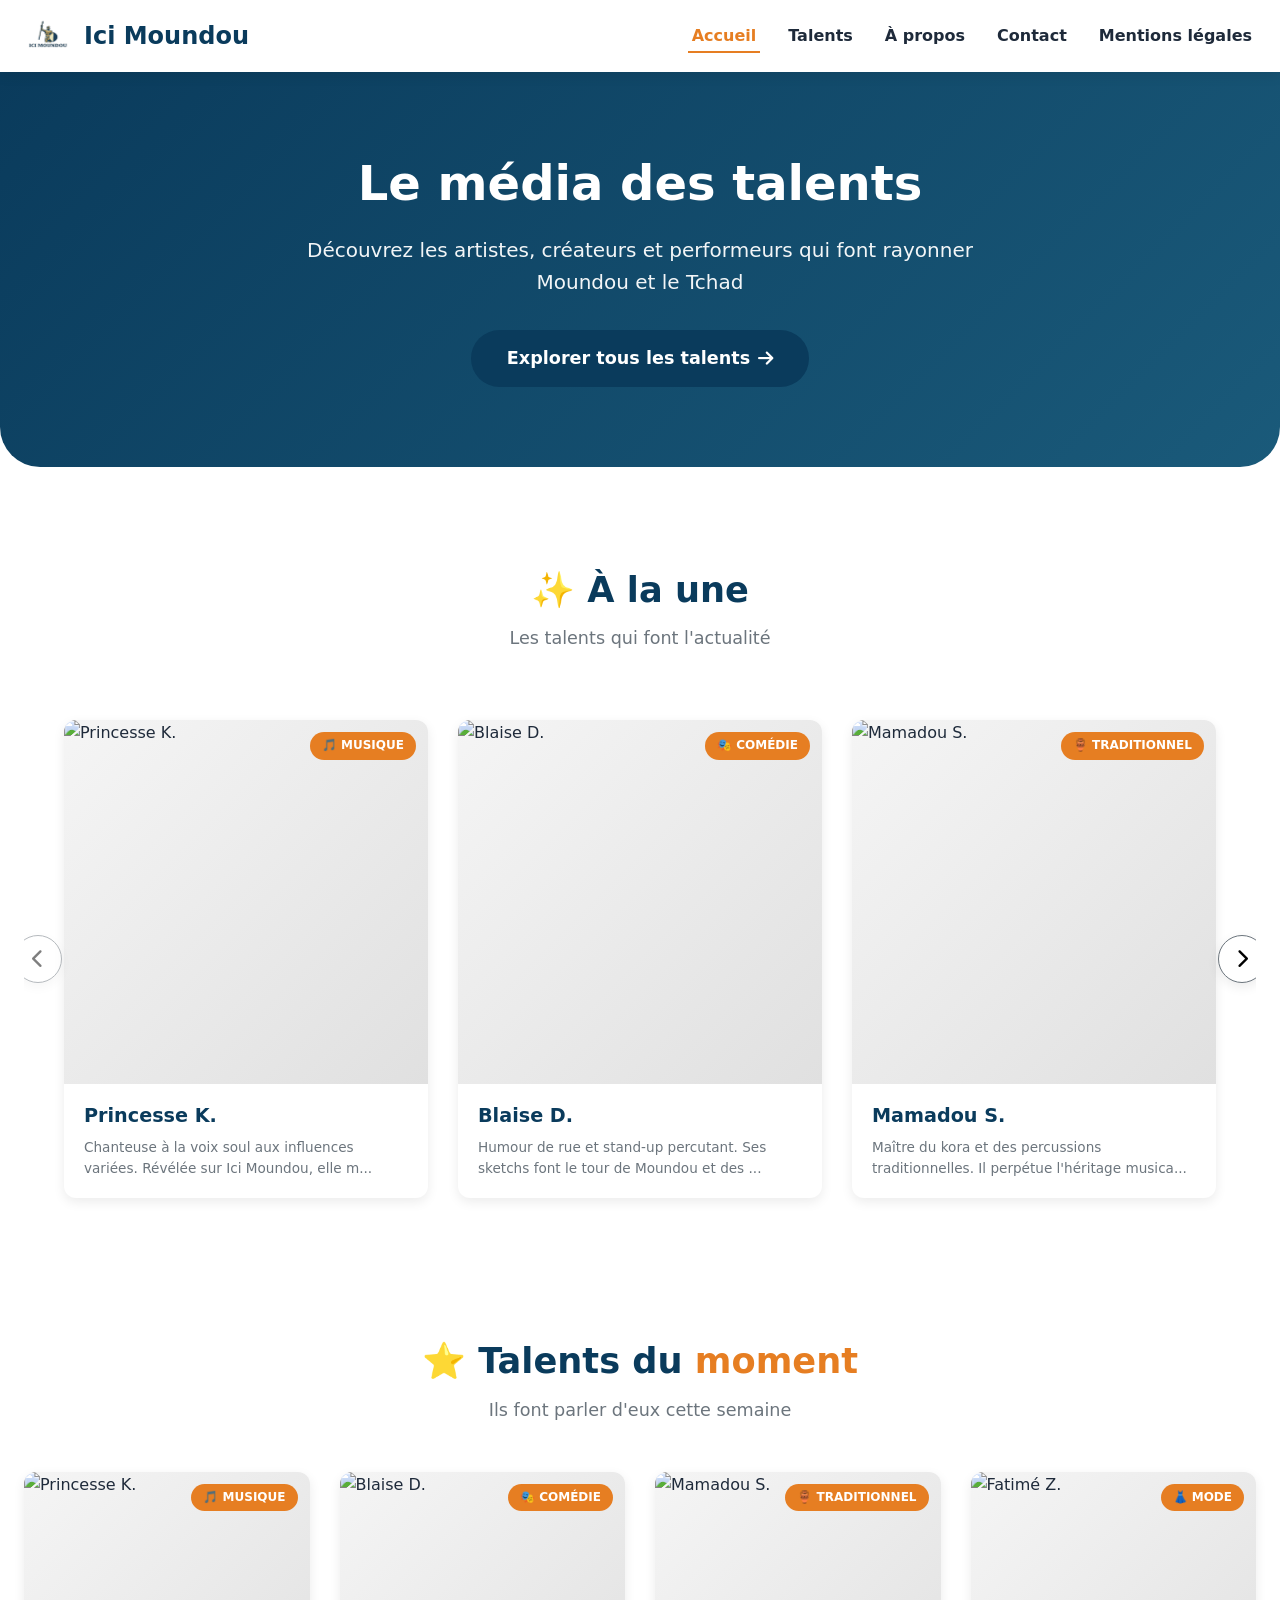
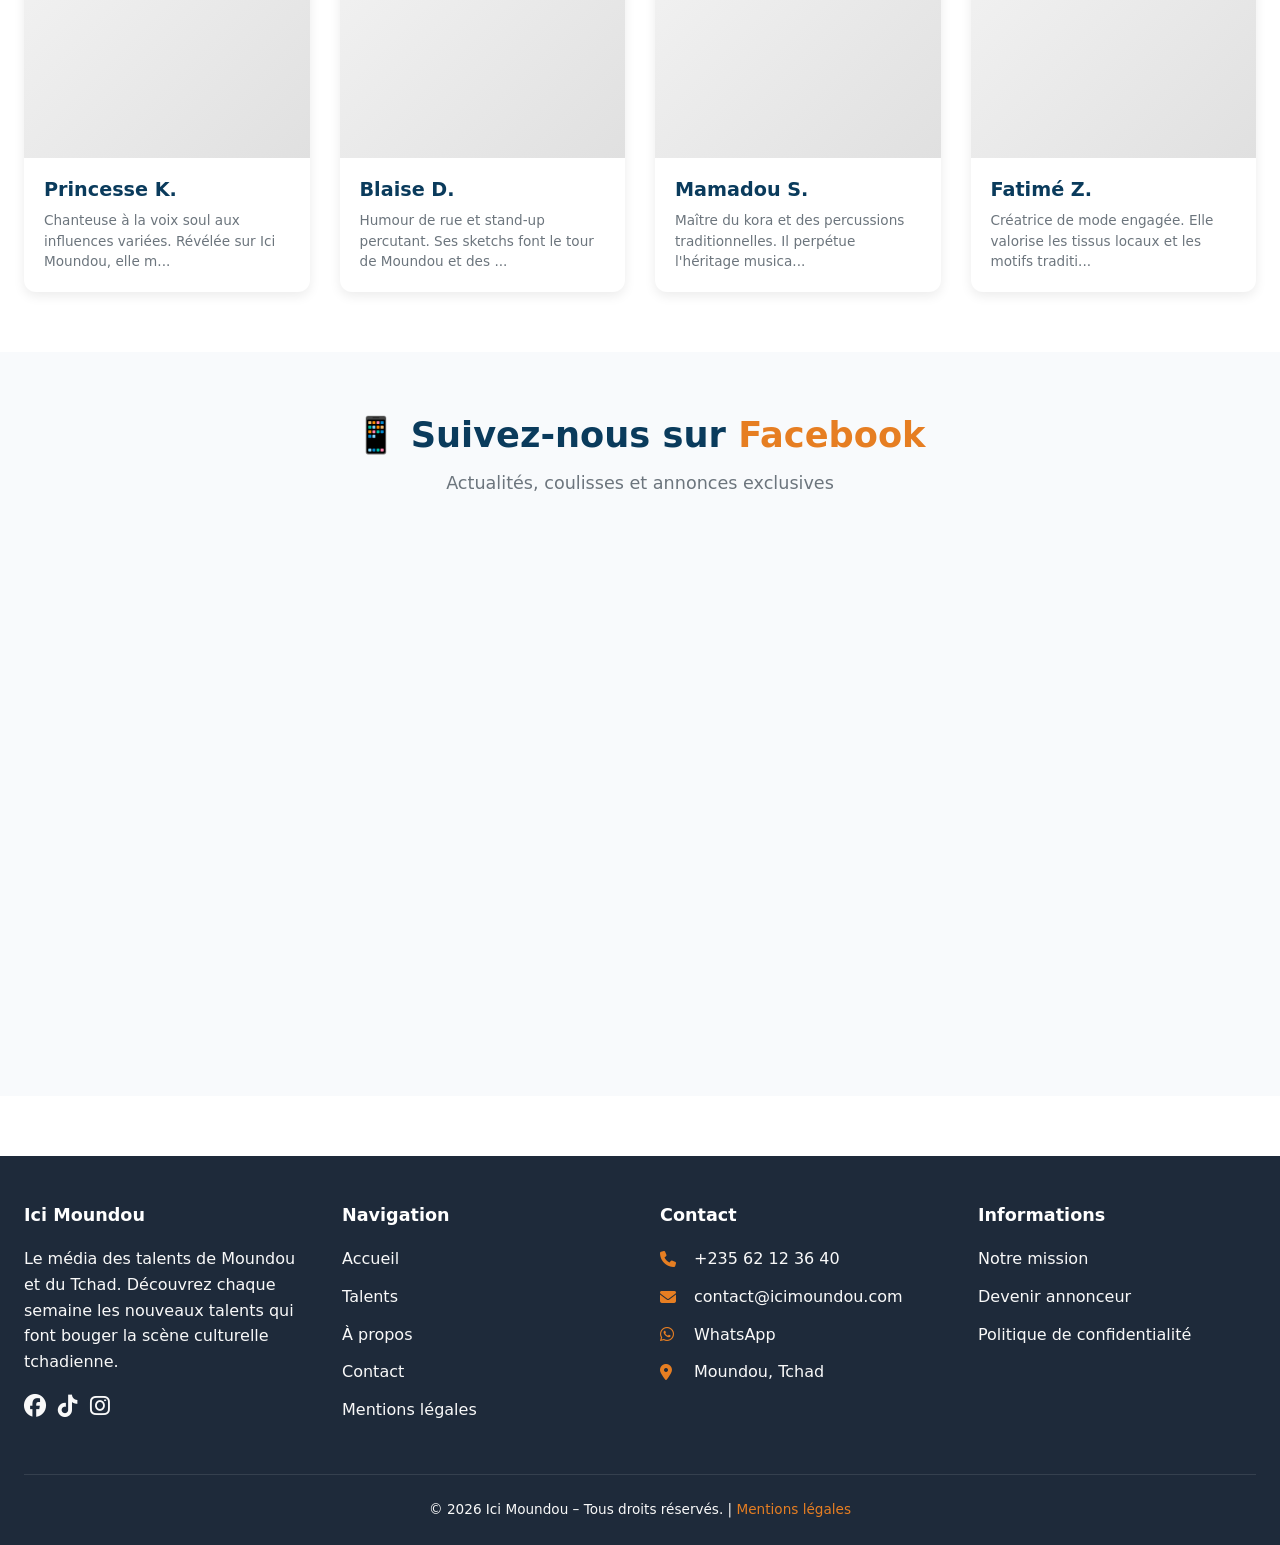
==== commit 91b9f143: "Update index.html" ====
--- a/index.html
+++ b/index.html
@@ -872,8 +872,15 @@
         <div class="container">
             <nav class="navbar">
                 <div class="logo">
-                    <div class="logo-img">IM</div>
-                    <span class="logo-text">Ici Moundou</span>
+                    <div class="logo">
+                        <a href="assets/images/logo.png" class="img">
+                            <img src="assets/images/logo.png" alt="Ici Moundou" class="logo-img">
+                        </a>
+                        <a href="index.html">
+                            <span class="logo-text">Ici Moundou</span>
+                        </a>
+                    </div>
+                    <!-- <span class="logo-text">Ici Moundou</span> -->
                 </div>
                 
                 <button class="burger-menu" id="burgerBtn" aria-label="Menu">
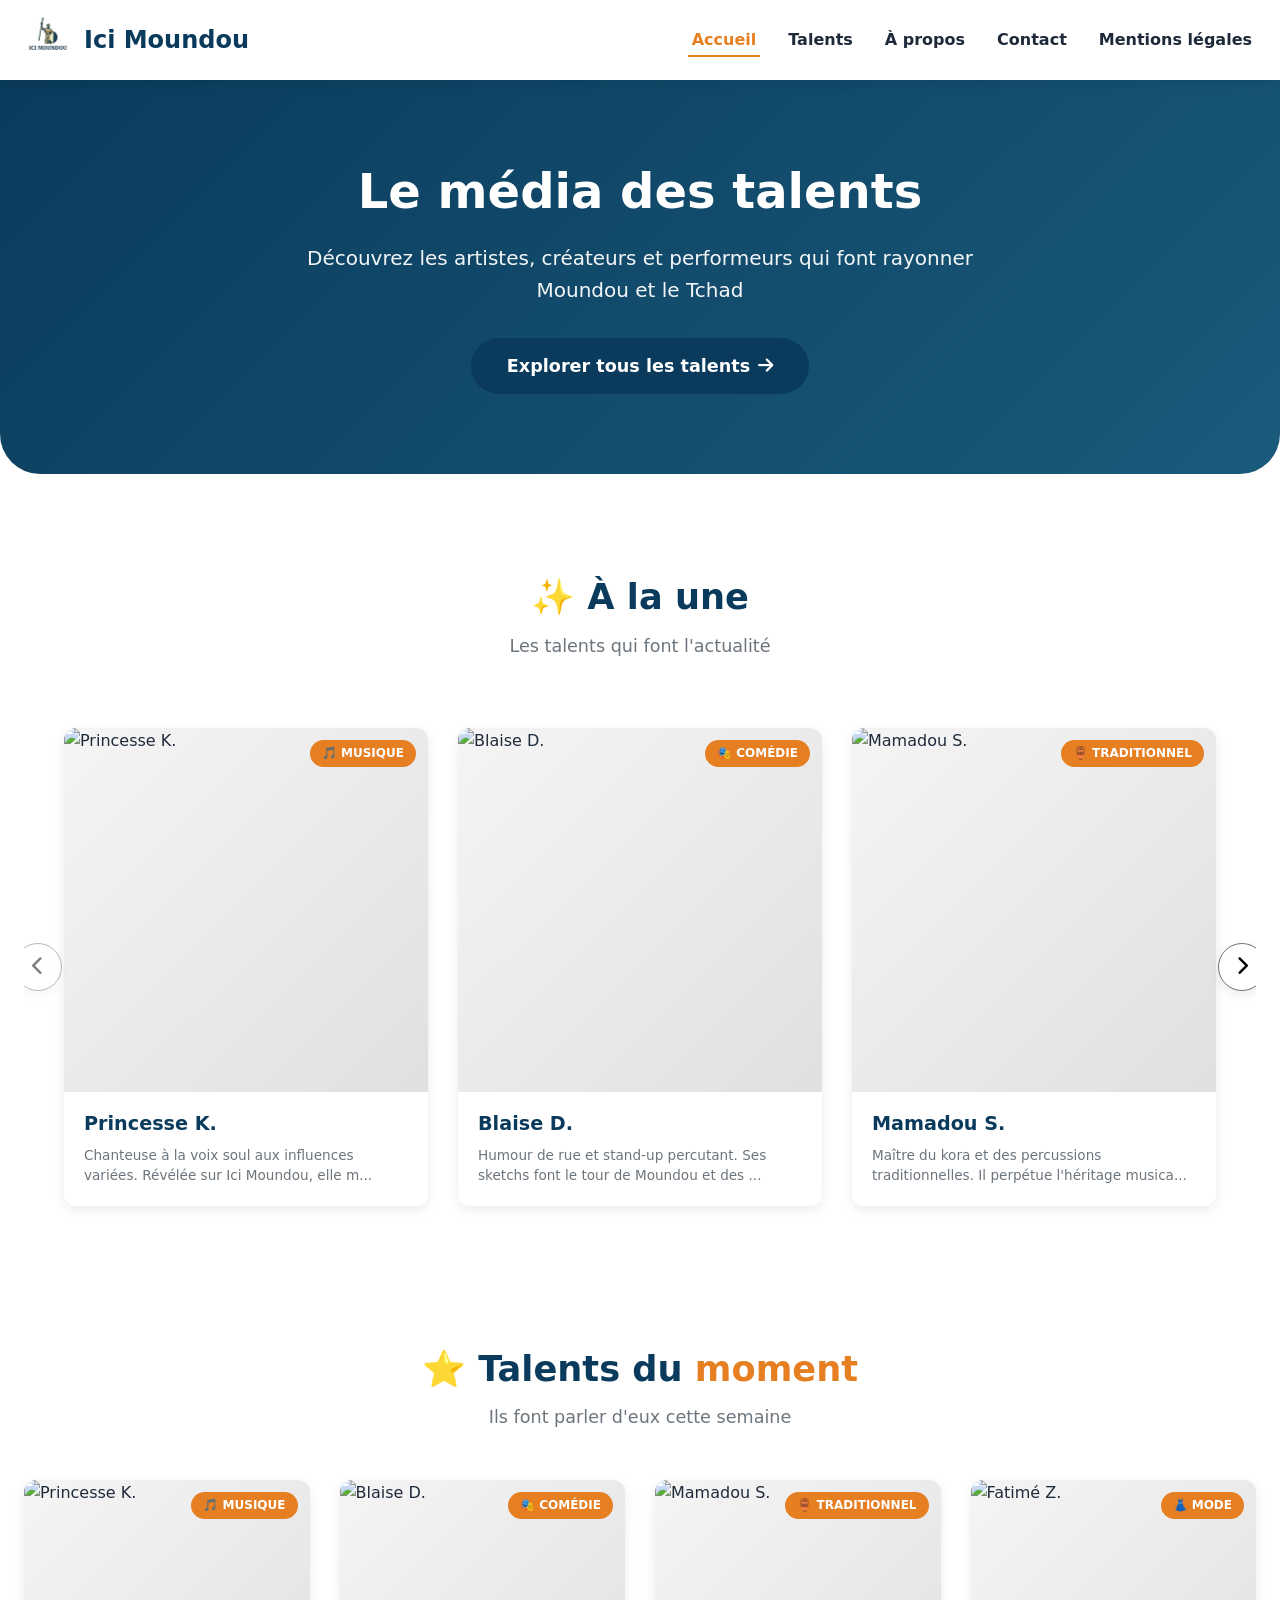
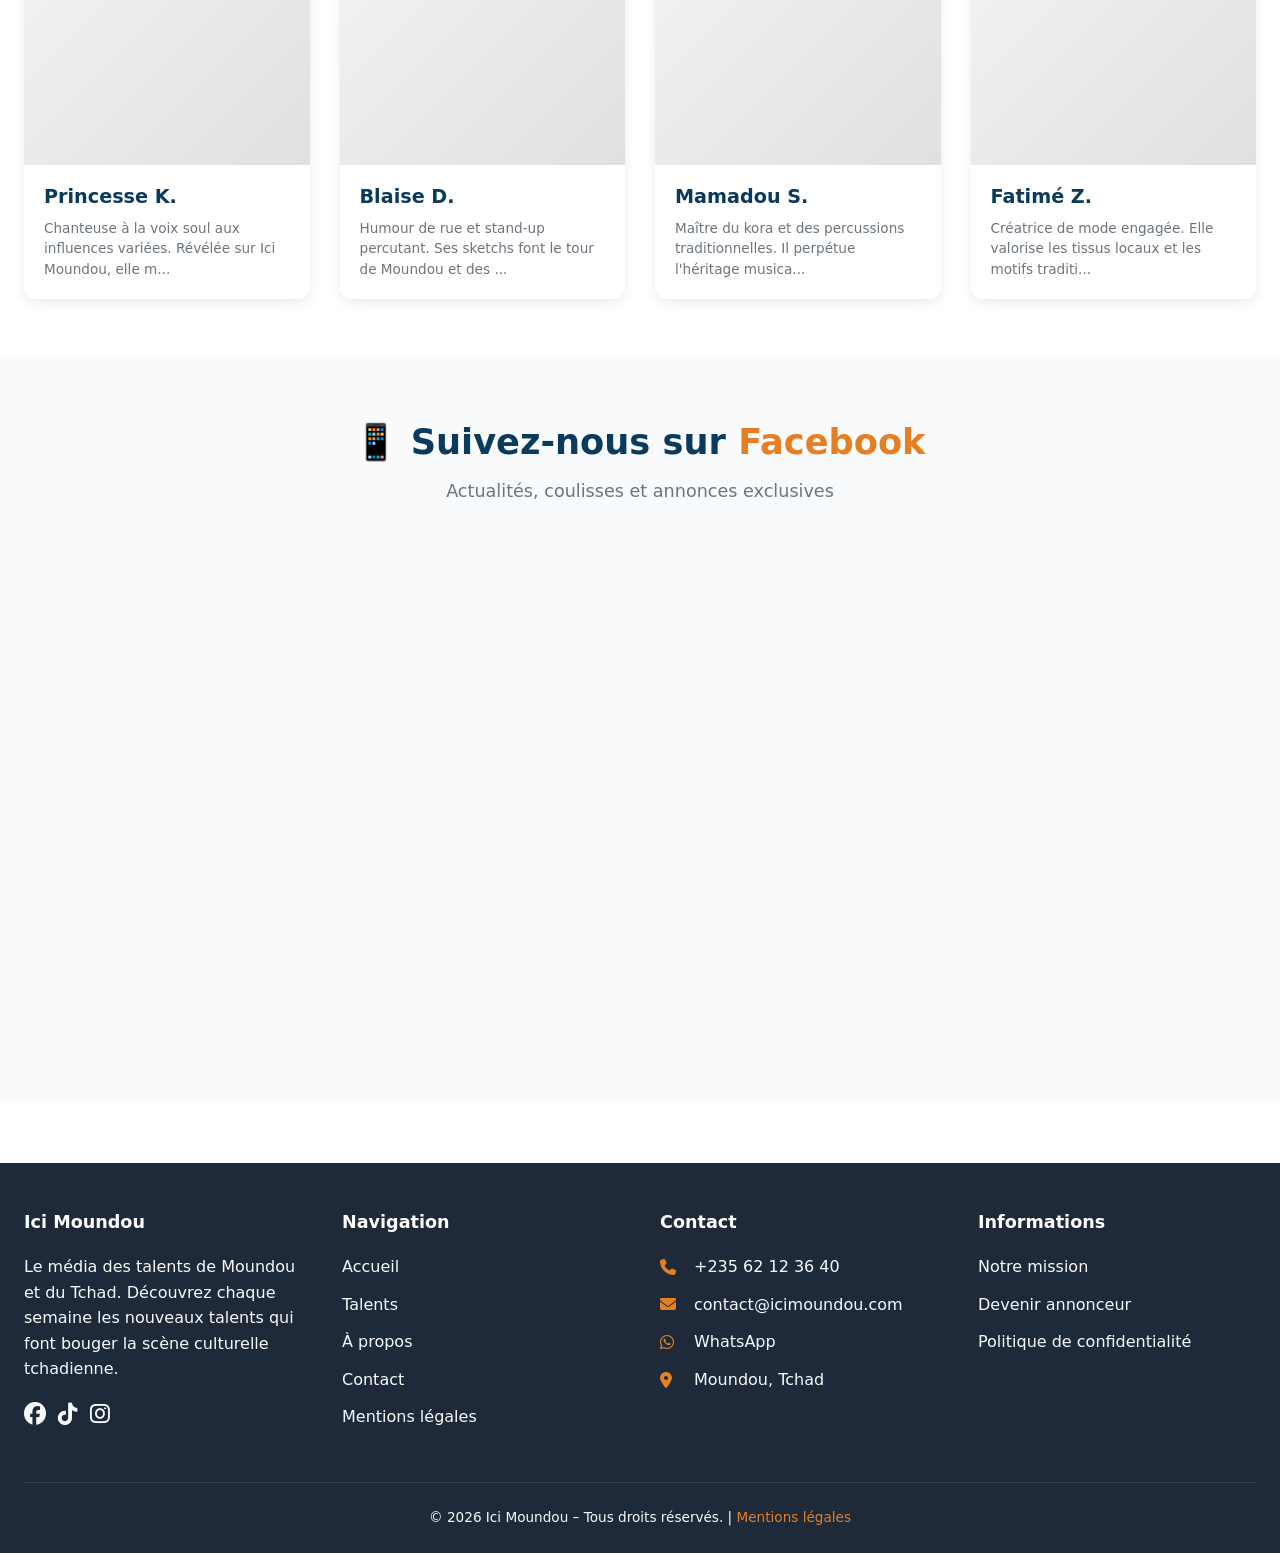
==== commit 76bf4592: "Update index.html" ====
--- a/index.html
+++ b/index.html
@@ -82,6 +82,8 @@
             --light: #F9F9F9;
             --gray: #6C757D;
             --white: #FFFFFF;
+            --success: #27ae60;
+            --error: #e74c3c;
             --shadow: 0 4px 12px rgba(0,0,0,0.08);
             --shadow-hover: 0 8px 24px rgba(0,0,0,0.12);
             --border-radius: 12px;
@@ -159,14 +161,8 @@
         .logo-img {
             height: 48px;
             width: 48px;
-            background: linear-gradient(135deg, var(--primary), var(--secondary));
             border-radius: 50%;
-            display: flex;
-            align-items: center;
-            justify-content: center;
-            color: var(--white);
-            font-weight: bold;
-            font-size: 1.2rem;
+            object-fit: cover;
         }
 
         .logo-text {
@@ -271,6 +267,12 @@
             transform: translateY(-2px);
             box-shadow: var(--shadow-hover);
             color: var(--white);
+        }
+
+        .btn-primary:disabled {
+            opacity: 0.6;
+            cursor: not-allowed;
+            transform: none;
         }
 
         .btn-cta {
@@ -537,6 +539,7 @@
             align-items: center;
             justify-content: center;
             font-size: 1.1rem;
+            flex-shrink: 0;
         }
 
         .contact-item a {
@@ -596,10 +599,12 @@
             font-family: inherit;
             transition: var(--transition);
             margin-bottom: 20px;
+            font-size: 1rem;
         }
 
         .contact-form input:focus,
-        .contact-form textarea:focus {
+        .contact-form textarea:focus,
+        .contact-form select:focus {
             border-color: var(--secondary);
             outline: none;
             box-shadow: 0 0 0 3px rgba(230, 126, 34, 0.1);
@@ -608,6 +613,84 @@
         .contact-form textarea {
             resize: vertical;
             min-height: 120px;
+        }
+
+        .contact-form .form-error {
+            color: var(--error);
+            font-size: 0.85rem;
+            margin-top: -15px;
+            margin-bottom: 15px;
+            display: none;
+        }
+
+        .contact-form .form-error.show {
+            display: block;
+        }
+
+        /* ==================== TOAST NOTIFICATION ==================== */
+        .toast {
+            position: fixed;
+            top: 100px;
+            right: 30px;
+            padding: 20px 30px;
+            border-radius: var(--border-radius);
+            color: var(--white);
+            font-weight: 600;
+            box-shadow: var(--shadow-hover);
+            z-index: 3000;
+            transform: translateX(120%);
+            transition: transform 0.5s cubic-bezier(0.68, -0.55, 0.265, 1.55);
+            max-width: 450px;
+            display: flex;
+            align-items: center;
+            gap: 15px;
+        }
+
+        .toast.show {
+            transform: translateX(0);
+        }
+
+        .toast-success {
+            background: var(--success);
+        }
+
+        .toast-error {
+            background: var(--error);
+        }
+
+        .toast-icon {
+            font-size: 1.8rem;
+            flex-shrink: 0;
+        }
+
+        .toast-content {
+            flex: 1;
+        }
+
+        .toast-title {
+            font-size: 1.1rem;
+            margin-bottom: 4px;
+        }
+
+        .toast-message {
+            font-weight: 400;
+            font-size: 0.9rem;
+            opacity: 0.95;
+        }
+
+        .toast-close {
+            background: none;
+            border: none;
+            color: var(--white);
+            font-size: 1.4rem;
+            cursor: pointer;
+            opacity: 0.7;
+            transition: var(--transition);
+            padding: 0 0 0 10px;
+        }
+
+        .toast-close:hover {
+            opacity: 1;
         }
 
         /* ==================== MENTIONS LÉGALES ==================== */
@@ -850,6 +933,14 @@
             .contact-social {
                 justify-content: center;
             }
+            .toast {
+                top: auto;
+                bottom: 30px;
+                right: 20px;
+                left: 20px;
+                max-width: none;
+                padding: 16px 20px;
+            }
         }
 
         @media (max-width: 480px) {
@@ -872,15 +963,12 @@
         <div class="container">
             <nav class="navbar">
                 <div class="logo">
-                    <div class="logo">
-                        <a href="assets/images/logo.png" class="img">
-                            <img src="assets/images/logo.png" alt="Ici Moundou" class="logo-img">
-                        </a>
-                        <a href="index.html">
-                            <span class="logo-text">Ici Moundou</span>
-                        </a>
-                    </div>
-                    <!-- <span class="logo-text">Ici Moundou</span> -->
+                    <a href="#">
+                        <img src="assets/images/logo.png" alt="Ici Moundou" class="logo-img">
+                    </a>
+                    <a href="#">
+                        <span class="logo-text">Ici Moundou</span>
+                    </a>
                 </div>
                 
                 <button class="burger-menu" id="burgerBtn" aria-label="Menu">
@@ -1112,33 +1200,45 @@
                         </div>
                         
                         <div>
-                            <form class="contact-form" id="contactForm">
+                            <!-- ====== FORMULAIRE FORMSPREE AVEC GESTION JS ====== -->
+                            <form class="contact-form" id="contactForm" action="https://formspree.io/f/mjgqoygr" method="POST">
                                 <h3 style="margin-bottom: 20px; color: var(--primary);">Envoyez-nous un message</h3>
                                 
-                                <label for="contactName">Nom complet *</label>
-                                <input type="text" id="contactName" placeholder="Votre nom" required>
+                                <label for="name">Votre nom *</label>
+                                <input type="text" id="name" name="name" placeholder="Votre nom" required>
                                 
-                                <label for="contactEmail">Email *</label>
-                                <input type="email" id="contactEmail" placeholder="votre@email.com" required>
+                                <label for="email">Votre email *</label>
+                                <input type="email" id="email" name="_replyto" placeholder="votre@email.com" required>
                                 
-                                <label for="contactPhone">Téléphone</label>
-                                <input type="tel" id="contactPhone" placeholder="+235 62 12 36 40">
+                                <label for="phone">Téléphone</label>
+                                <input type="tel" id="phone" name="phone" placeholder="+235 62 12 36 40">
                                 
-                                <label for="contactSubject">Sujet *</label>
-                                <select id="contactSubject" required>
+                                <label for="subject">Sujet *</label>
+                                <select id="subject" name="subject" required>
                                     <option value="">Sélectionnez un sujet</option>
-                                    <option value="collaboration">Collaboration artistique</option>
-                                    <option value="interview">Demande d'interview</option>
-                                    <option value="annonceur">Devenir annonceur</option>
-                                    <option value="partenariat">Partenariat</option>
-                                    <option value="autre">Autre</option>
+                                    <option value="Collaboration artistique">Collaboration artistique</option>
+                                    <option value="Demande d'interview">Demande d'interview</option>
+                                    <option value="Devenir annonceur">Devenir annonceur</option>
+                                    <option value="Partenariat">Partenariat</option>
+                                    <option value="Autre">Autre</option>
                                 </select>
                                 
-                                <label for="contactMessage">Message *</label>
-                                <textarea id="contactMessage" placeholder="Votre message..." required></textarea>
+                                <label for="message">Votre message *</label>
+                                <textarea id="message" name="message" placeholder="Votre message..." required></textarea>
                                 
-                                <button type="submit" class="btn btn-primary" style="width: 100%; justify-content: center;">
-                                    <i class="fas fa-paper-plane"></i> Envoyer le message
+                                <!-- Champ caché pour l'objet de l'email -->
+                                <input type="hidden" name="_subject" value="📩 Nouveau message depuis Ici Moundou">
+                                
+                                <!-- Empêcher la redirection vers la page de Formspree -->
+                                <input type="hidden" name="_redirect" value="">
+                                
+                                <div class="form-error" id="formError">
+                                    <i class="fas fa-exclamation-circle"></i> Veuillez remplir tous les champs obligatoires.
+                                </div>
+                                
+                                <button type="submit" class="btn btn-primary" id="submitBtn" style="width: 100%; justify-content: center;">
+                                    <i class="fas fa-paper-plane"></i> <span id="btnText">Envoyer le message</span>
+                                    <span id="btnSpinner" style="display: none;"><i class="fas fa-spinner fa-spin"></i></span>
                                 </button>
                             </form>
                         </div>
@@ -1269,6 +1369,16 @@
             </div>
         </div>
     </footer>
+
+    <!-- ==================== TOAST NOTIFICATION ==================== -->
+    <div class="toast" id="toast">
+        <div class="toast-icon" id="toastIcon"><i class="fas fa-check-circle"></i></div>
+        <div class="toast-content">
+            <div class="toast-title" id="toastTitle">Succès</div>
+            <div class="toast-message" id="toastMessage">Votre message a été envoyé avec succès !</div>
+        </div>
+        <button class="toast-close" id="toastClose">&times;</button>
+    </div>
 
     <!-- ==================== MODALE VIDÉO ==================== -->
     <div id="videoModal" class="modal">
@@ -1434,13 +1544,7 @@
             
             if (!modal || !container) return;
             
-            let embedHtml = '';
-            if (videoType === 'youtube') {
-                embedHtml = `<iframe src="${videoUrl}" frameborder="0" allow="autoplay; encrypted-media" allowfullscreen></iframe>`;
-            } else {
-                embedHtml = `<iframe src="${videoUrl}" frameborder="0" allow="autoplay; encrypted-media" allowfullscreen></iframe>`;
-            }
-            
+            let embedHtml = `<iframe src="${videoUrl}" frameborder="0" allow="autoplay; encrypted-media" allowfullscreen></iframe>`;
             container.innerHTML = embedHtml;
             modal.classList.add('active');
             document.body.style.overflow = 'hidden';
@@ -1516,18 +1620,15 @@
 
         // ==================== NAVIGATION ====================
         function navigateTo(pageId) {
-            // Cacher toutes les pages
             document.querySelectorAll('.page').forEach(page => {
                 page.classList.remove('active');
             });
             
-            // Afficher la page cible
             const targetPage = document.getElementById(`page-${pageId}`);
             if (targetPage) {
                 targetPage.classList.add('active');
             }
             
-            // Mettre à jour les liens actifs
             document.querySelectorAll('.nav-menu a, .page-link').forEach(link => {
                 link.classList.remove('active');
                 if (link.dataset.page === pageId) {
@@ -1535,10 +1636,7 @@
                 }
             });
             
-            // Fermer le menu mobile
             document.getElementById('navMenu').classList.remove('active');
-            
-            // Scroll en haut
             window.scrollTo({ top: 0, behavior: 'smooth' });
         }
 
@@ -1564,26 +1662,126 @@
             }
         }
 
+        // ==================== TOAST NOTIFICATION ====================
+        function showToast(type, title, message) {
+            const toast = document.getElementById('toast');
+            const icon = document.getElementById('toastIcon');
+            const titleEl = document.getElementById('toastTitle');
+            const messageEl = document.getElementById('toastMessage');
+            
+            if (!toast || !icon || !titleEl || !messageEl) return;
+            
+            // Reset classes
+            toast.className = 'toast';
+            
+            if (type === 'success') {
+                toast.classList.add('toast-success');
+                icon.innerHTML = '<i class="fas fa-check-circle"></i>';
+            } else {
+                toast.classList.add('toast-error');
+                icon.innerHTML = '<i class="fas fa-exclamation-circle"></i>';
+            }
+            
+            titleEl.textContent = title;
+            messageEl.textContent = message;
+            
+            toast.classList.add('show');
+            
+            // Auto hide after 6 seconds
+            clearTimeout(toast._timeout);
+            toast._timeout = setTimeout(() => {
+                toast.classList.remove('show');
+            }, 6000);
+        }
+
+        function hideToast() {
+            const toast = document.getElementById('toast');
+            if (toast) {
+                toast.classList.remove('show');
+                clearTimeout(toast._timeout);
+            }
+        }
+
         // ==================== FORMULAIRE DE CONTACT ====================
         function initContactForm() {
             const form = document.getElementById('contactForm');
-            if (form) {
-                form.addEventListener('submit', (e) => {
-                    e.preventDefault();
+            const submitBtn = document.getElementById('submitBtn');
+            const btnText = document.getElementById('btnText');
+            const btnSpinner = document.getElementById('btnSpinner');
+            const formError = document.getElementById('formError');
+            const toastClose = document.getElementById('toastClose');
+            
+            if (toastClose) {
+                toastClose.addEventListener('click', hideToast);
+            }
+            
+            if (!form) return;
+            
+            form.addEventListener('submit', async (e) => {
+                e.preventDefault();
+                
+                // Réinitialiser l'erreur
+                formError.classList.remove('show');
+                
+                // Récupérer les champs
+                const name = document.getElementById('name').value.trim();
+                const email = document.getElementById('email').value.trim();
+                const subject = document.getElementById('subject').value;
+                const message = document.getElementById('message').value.trim();
+                
+                // Validation simple
+                if (!name || !email || !subject || !message) {
+                    formError.textContent = '⚠️ Veuillez remplir tous les champs obligatoires.';
+                    formError.classList.add('show');
+                    return;
+                }
+                
+                // Validation email
+                const emailRegex = /^[^\s@]+@[^\s@]+\.[^\s@]+$/;
+                if (!emailRegex.test(email)) {
+                    formError.textContent = '⚠️ Veuillez entrer une adresse email valide.';
+                    formError.classList.add('show');
+                    return;
+                }
+                
+                // Désactiver le bouton
+                submitBtn.disabled = true;
+                btnText.textContent = 'Envoi en cours...';
+                btnSpinner.style.display = 'inline-block';
+                
+                try {
+                    // Récupérer les données du formulaire
+                    const formData = new FormData(form);
                     
-                    const name = document.getElementById('contactName').value;
-                    const email = document.getElementById('contactEmail').value;
-                    const subject = document.getElementById('contactSubject').value;
-                    const message = document.getElementById('contactMessage').value;
+                    // Envoyer via fetch pour éviter la redirection
+                    const response = await fetch(form.action, {
+                        method: 'POST',
+                        body: formData,
+                        headers: {
+                            'Accept': 'application/json'
+                        }
+                    });
                     
-                    if (name && email && subject && message) {
-                        alert('✅ Merci pour votre message ! Nous vous répondrons dans les plus brefs délais.');
+                    if (response.ok) {
+                        // Succès
+                        showToast('success', '✅ Message envoyé !', 'Merci pour votre message. Nous vous répondrons dans les plus brefs délais.');
                         form.reset();
                     } else {
-                        alert('⚠️ Veuillez remplir tous les champs obligatoires.');
+                        // Erreur serveur
+                        const errorData = await response.json();
+                        showToast('error', '❌ Erreur', errorData.error || 'Une erreur est survenue. Veuillez réessayer.');
                     }
-                });
-            }
+                } catch (error) {
+                    // Erreur réseau
+                    showToast('error', '❌ Erreur réseau', 'Impossible de contacter le serveur. Vérifiez votre connexion et réessayez.');
+                    console.error('Erreur:', error);
+                } finally {
+                    // Réactiver le bouton
+                    submitBtn.disabled = false;
+                    btnText.textContent = 'Envoyer le message';
+                    btnSpinner.style.display = 'none';
+                }
+            });
         }
 
         // ==================== INITIALISATION ====================
